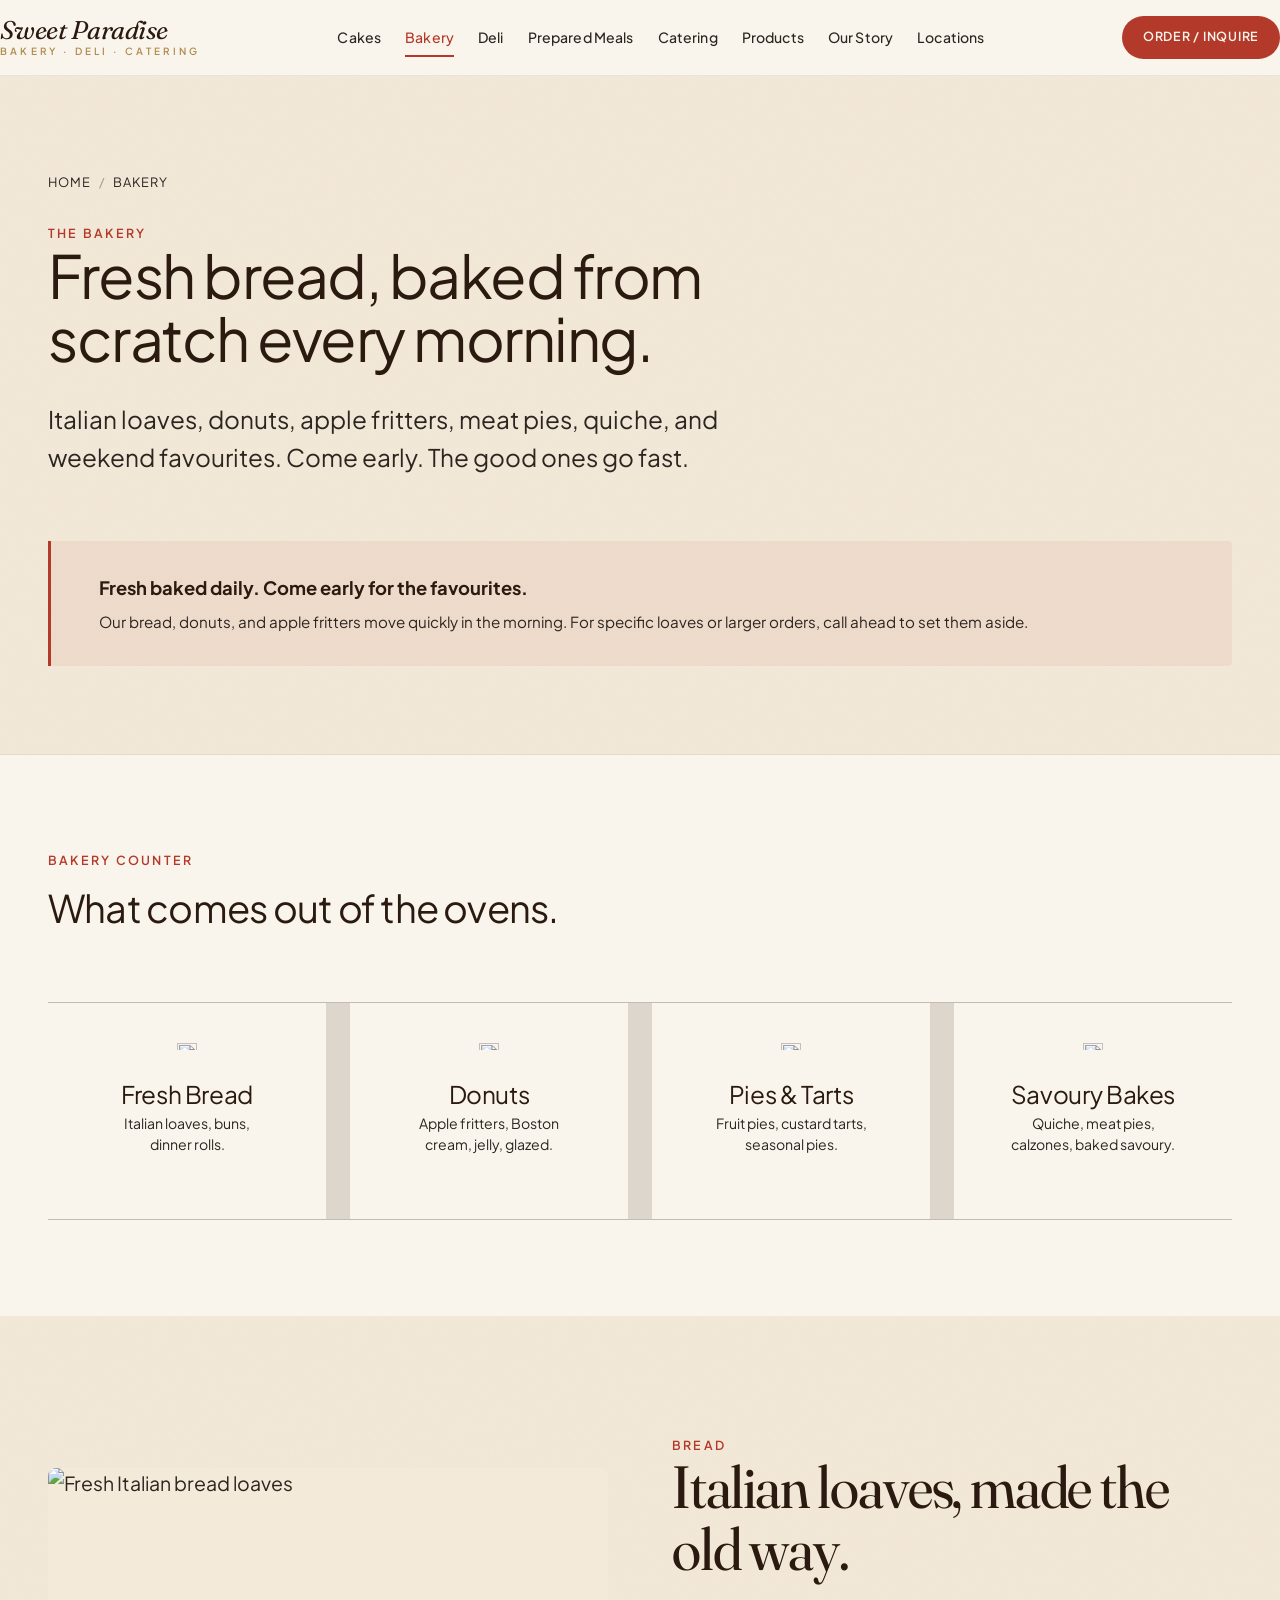
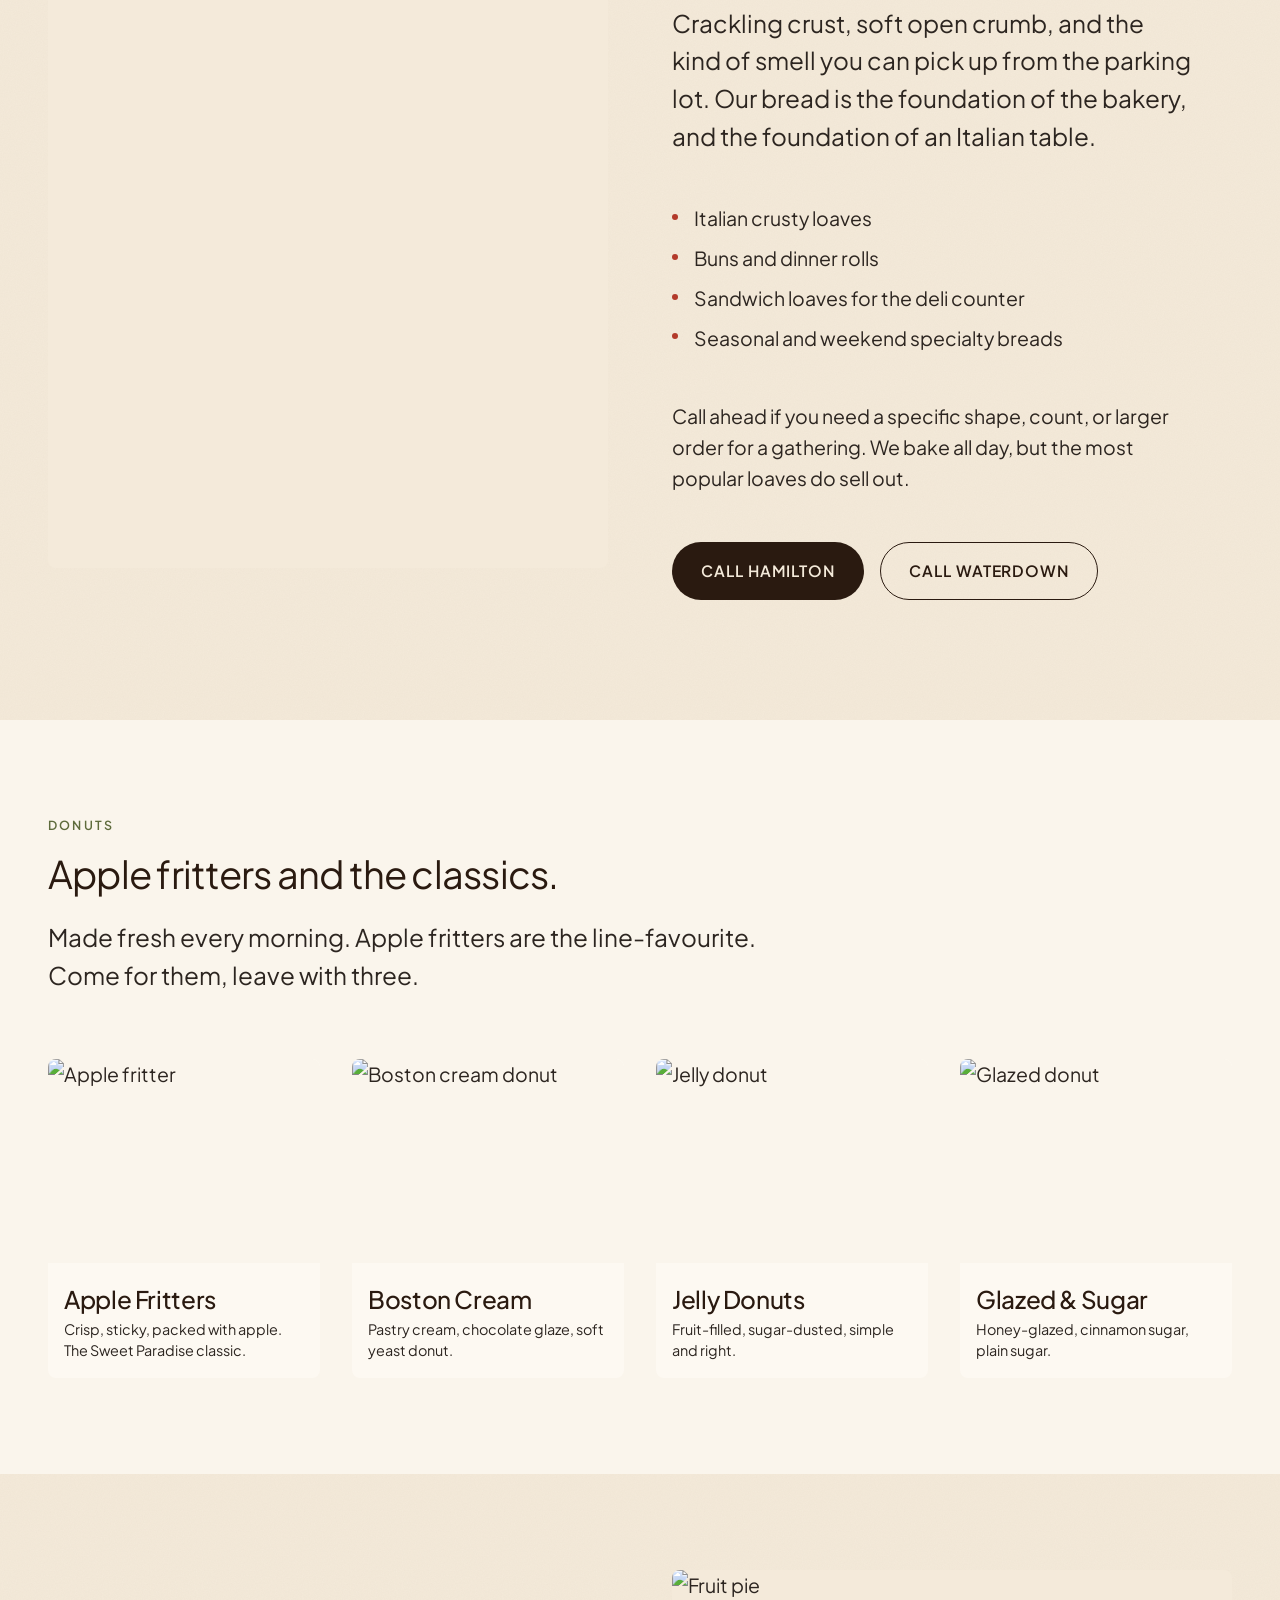
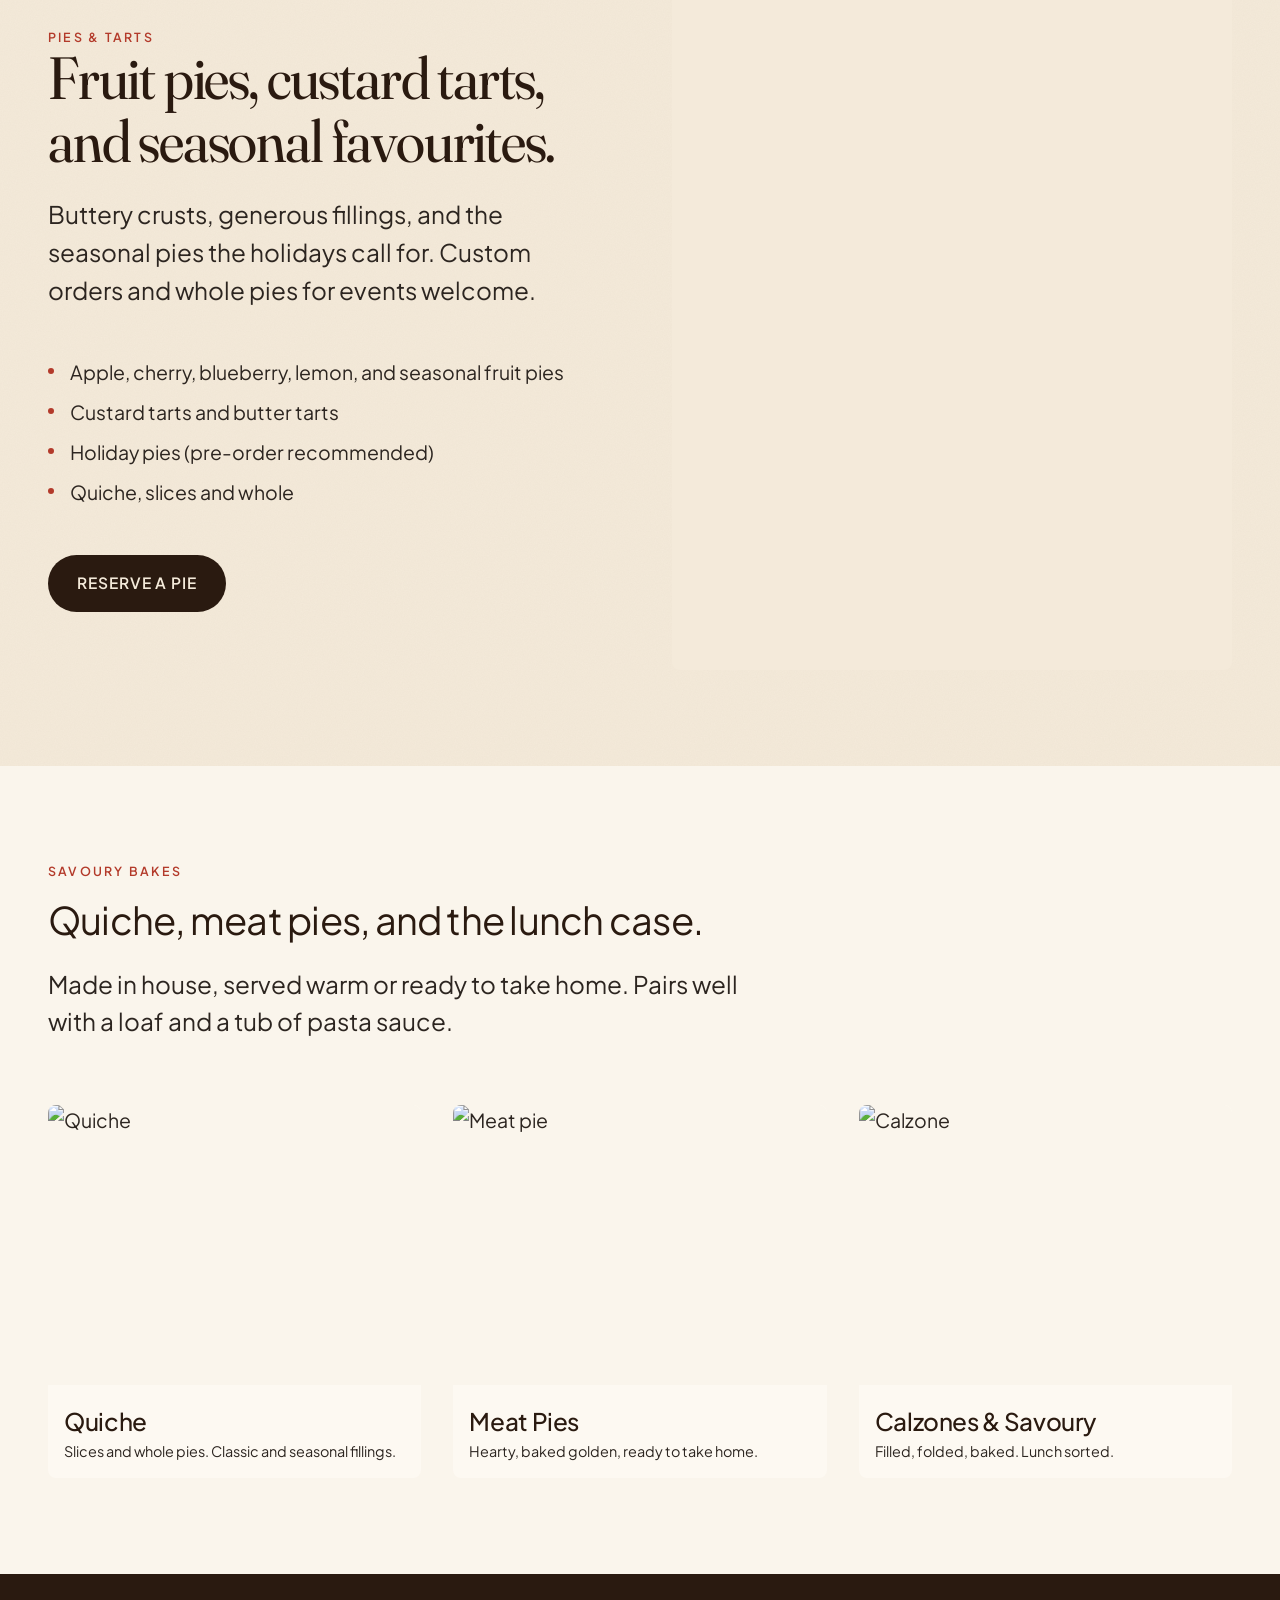
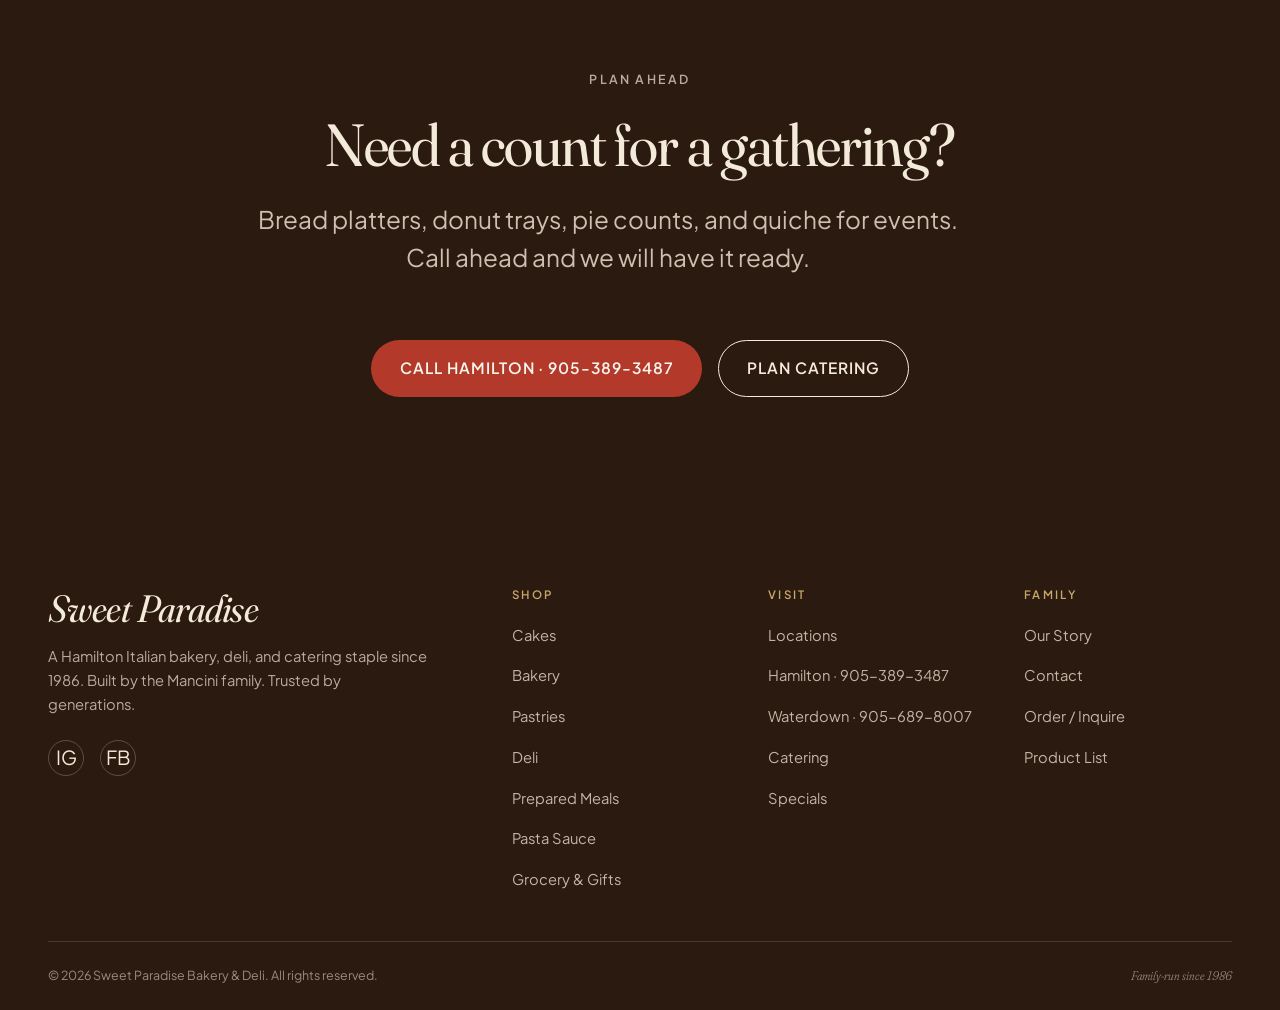
==== bakery.html @ 6406431a "Add files via upload" ====
<!doctype html>
<html lang="en">
<head>
<meta charset="utf-8">
<meta name="viewport" content="width=device-width, initial-scale=1">
<title>Bakery | Fresh Bread, Donuts, Pies & More · Sweet Paradise Bakery & Deli</title>
<meta name="description" content="Fresh bread baked daily, donuts, apple fritters, pies, quiche, meat pies and more at Sweet Paradise Bakery in Hamilton and Waterdown. Come early for the favourites.">
<link rel="canonical" href="https://www.sweetparadise.ca/bakery">
<meta property="og:title" content="Bakery | Sweet Paradise Bakery & Deli">
<meta property="og:description" content="Fresh-baked Italian breads, donuts, apple fritters, pies, quiche, meat pies and more.">
<meta name="theme-color" content="#2A1A10">

<link rel="preconnect" href="https://fonts.googleapis.com">
<link rel="preconnect" href="https://fonts.gstatic.com" crossorigin>
<link href="https://fonts.googleapis.com/css2?family=Fraunces:ital,opsz,wght,SOFT@0,9..144,300..700,30..100;1,9..144,300..700,30..100&family=Plus+Jakarta+Sans:wght@400;500;600;700&display=swap" rel="stylesheet">
<link rel="stylesheet" href="css/main.css">

<script type="application/ld+json">
{
  "@context": "https://schema.org",
  "@type": "Bakery",
  "name": "Sweet Paradise Bakery & Deli",
  "url": "https://www.sweetparadise.ca/bakery",
  "servesCuisine": ["Italian", "Bakery"],
  "telephone": "+1-905-389-3487"
}
</script>
</head>
<body class="has-mobile-bar">

<header class="nav">
  <div class="container nav__inner">
    <a href="index.html" class="nav__logo" aria-label="Sweet Paradise home">
      <span class="nav__logo-mark">Sweet Paradise</span>
      <span class="nav__logo-sub">Bakery · Deli · Catering</span>
    </a>
    <nav class="nav__menu" aria-label="Primary">
      <a href="cakes.html">Cakes</a>
      <a href="bakery.html" class="is-active">Bakery</a>
      <a href="deli.html">Deli</a>
      <a href="prepared-meals.html">Prepared Meals</a>
      <a href="catering.html">Catering</a>
      <a href="product-list.html">Products</a>
      <a href="our-story.html">Our Story</a>
      <a href="locations.html">Locations</a>
    </nav>
    <a href="order.html" class="btn btn--tomato btn--sm nav__cta">Order / Inquire</a>
    <button class="nav__toggle" data-drawer-open aria-label="Open menu">
      <span>Menu</span>
      <span class="nav__toggle-icon"><span></span><span></span></span>
    </button>
  </div>
</header>

<aside class="drawer" data-drawer aria-label="Mobile menu">
  <div class="drawer__head">
    <span class="nav__logo-mark">Sweet Paradise</span>
    <button class="drawer__close" data-drawer-close aria-label="Close menu">✕</button>
  </div>
  <nav class="drawer__menu">
    <a href="cakes.html">Cakes</a>
    <a href="bakery.html">Bakery</a>
    <a href="pastries.html">Pastries</a>
    <a href="deli.html">Deli</a>
    <a href="prepared-meals.html">Prepared Meals</a>
    <a href="catering.html">Catering</a>
    <a href="pasta-sauce.html">Pasta Sauce</a>
    <a href="grocery.html">Grocery & Gift Baskets</a>
    <a href="specials.html">Specials</a>
    <a href="product-list.html">Product List</a>
    <a href="our-story.html">Our Story</a>
    <a href="locations.html">Locations</a>
    <a href="contact.html">Contact</a>
    <a href="order.html" class="btn btn--tomato" style="margin-top: var(--space-3);">Order / Inquire</a>
  </nav>
</aside>

<section class="page-head paper-grain">
  <div class="container">
    <nav class="breadcrumb" aria-label="Breadcrumb">
      <a href="index.html">Home</a><span>/</span><span>Bakery</span>
    </nav>
    <div class="eyebrow">The Bakery</div>
    <h1>Fresh bread, baked from scratch every morning.</h1>
    <p class="lede">Italian loaves, donuts, apple fritters, meat pies, quiche, and weekend favourites. Come early. The good ones go fast.</p>
    <div class="callout callout--tomato" style="margin-top: var(--space-6);">
      <strong>Fresh baked daily. Come early for the favourites.</strong>
      <p>Our bread, donuts, and apple fritters move quickly in the morning. For specific loaves or larger orders, call ahead to set them aside.</p>
    </div>
  </div>
</section>

<!-- ===== CATEGORY TILES ===== -->
<section class="section">
  <div class="container">
    <div class="section-head">
      <div class="section-head__title">
        <div class="eyebrow">Bakery Counter</div>
        <h2 style="margin-top: var(--space-2);">What comes out of the ovens.</h2>
      </div>
    </div>
    <div class="cat-grid">
      <a href="#bread" class="cat-tile reveal"><div class="cat-tile__media"><img src="https://images.unsplash.com/photo-1509440159596-0249088772ff?auto=format&fit=crop&w=900&q=80" alt=""></div><div class="cat-tile__body"><h3>Fresh Bread</h3><p>Italian loaves, buns, dinner rolls.</p></div></a>
      <a href="#donuts" class="cat-tile reveal"><div class="cat-tile__media"><img src="https://images.unsplash.com/photo-1551024601-bec78aea704b?auto=format&fit=crop&w=900&q=80" alt=""></div><div class="cat-tile__body"><h3>Donuts</h3><p>Apple fritters, Boston cream, jelly, glazed.</p></div></a>
      <a href="#pies" class="cat-tile reveal"><div class="cat-tile__media"><img src="https://images.unsplash.com/photo-1568571780765-9276ac8b75a2?auto=format&fit=crop&w=900&q=80" alt=""></div><div class="cat-tile__body"><h3>Pies & Tarts</h3><p>Fruit pies, custard tarts, seasonal pies.</p></div></a>
      <a href="#savoury" class="cat-tile reveal"><div class="cat-tile__media"><img src="https://images.unsplash.com/photo-1565299585323-38d6b0865b47?auto=format&fit=crop&w=900&q=80" alt=""></div><div class="cat-tile__body"><h3>Savoury Bakes</h3><p>Quiche, meat pies, calzones, baked savoury.</p></div></a>
    </div>
  </div>
</section>

<!-- ===== BREAD ===== -->
<section class="section section--cream paper-grain" id="bread">
  <div class="container">
    <article class="feature reveal">
      <div class="feature__media">
        <img src="https://images.unsplash.com/photo-1509440159596-0249088772ff?auto=format&fit=crop&w=1200&q=80" alt="Fresh Italian bread loaves">
      </div>
      <div class="feature__body">
        <div class="eyebrow eyebrow--tomato">Bread</div>
        <h2>Italian loaves, made the old way.</h2>
        <p class="lede">Crackling crust, soft open crumb, and the kind of smell you can pick up from the parking lot. Our bread is the foundation of the bakery, and the foundation of an Italian table.</p>
        <ul class="bullet-list" style="margin-top: var(--space-5);">
          <li>Italian crusty loaves</li>
          <li>Buns and dinner rolls</li>
          <li>Sandwich loaves for the deli counter</li>
          <li>Seasonal and weekend specialty breads</li>
        </ul>
        <p style="margin-top: var(--space-5); color: var(--color-text-soft);">Call ahead if you need a specific shape, count, or larger order for a gathering. We bake all day, but the most popular loaves do sell out.</p>
        <div class="cta-row" style="margin-top: var(--space-5);">
          <a href="tel:9053893487" class="btn btn--primary">Call Hamilton</a>
          <a href="tel:9056898007" class="btn btn--ghost">Call Waterdown</a>
        </div>
      </div>
    </article>
  </div>
</section>

<!-- ===== DONUTS ===== -->
<section class="section" id="donuts">
  <div class="container">
    <div class="section-head">
      <div class="section-head__title">
        <div class="eyebrow eyebrow--olive">Donuts</div>
        <h2 style="margin-top: var(--space-2);">Apple fritters and the classics.</h2>
        <p class="lede" style="margin-top: var(--space-3);">Made fresh every morning. Apple fritters are the line-favourite. Come for them, leave with three.</p>
      </div>
    </div>
    <div class="grid grid-4">
      <article class="product-card reveal"><div class="product-card__media"><img src="https://images.unsplash.com/photo-1551024601-bec78aea704b?auto=format&fit=crop&w=800&q=80" alt="Apple fritter"></div><div class="product-card__body"><h4>Apple Fritters</h4><p>Crisp, sticky, packed with apple. The Sweet Paradise classic.</p></div></article>
      <article class="product-card reveal"><div class="product-card__media"><img src="https://images.unsplash.com/photo-1606312619070-d48b4c652a52?auto=format&fit=crop&w=800&q=80" alt="Boston cream donut"></div><div class="product-card__body"><h4>Boston Cream</h4><p>Pastry cream, chocolate glaze, soft yeast donut.</p></div></article>
      <article class="product-card reveal"><div class="product-card__media"><img src="https://images.unsplash.com/photo-1527515637462-cff94eecc1ac?auto=format&fit=crop&w=800&q=80" alt="Jelly donut"></div><div class="product-card__body"><h4>Jelly Donuts</h4><p>Fruit-filled, sugar-dusted, simple and right.</p></div></article>
      <article class="product-card reveal"><div class="product-card__media"><img src="https://images.unsplash.com/photo-1581004791063-6c2ed6cea9b4?auto=format&fit=crop&w=800&q=80" alt="Glazed donut"></div><div class="product-card__body"><h4>Glazed & Sugar</h4><p>Honey-glazed, cinnamon sugar, plain sugar.</p></div></article>
    </div>
  </div>
</section>

<!-- ===== PIES ===== -->
<section class="section section--cream paper-grain" id="pies">
  <div class="container">
    <article class="feature feature--reverse reveal">
      <div class="feature__media">
        <img src="https://images.unsplash.com/photo-1568571780765-9276ac8b75a2?auto=format&fit=crop&w=1200&q=80" alt="Fruit pie">
      </div>
      <div class="feature__body">
        <div class="eyebrow eyebrow--tomato">Pies & Tarts</div>
        <h2>Fruit pies, custard tarts, and seasonal favourites.</h2>
        <p class="lede">Buttery crusts, generous fillings, and the seasonal pies the holidays call for. Custom orders and whole pies for events welcome.</p>
        <ul class="bullet-list" style="margin-top: var(--space-5);">
          <li>Apple, cherry, blueberry, lemon, and seasonal fruit pies</li>
          <li>Custard tarts and butter tarts</li>
          <li>Holiday pies (pre-order recommended)</li>
          <li>Quiche, slices and whole</li>
        </ul>
        <div class="cta-row" style="margin-top: var(--space-5);">
          <a href="tel:9053893487" class="btn btn--primary">Reserve a Pie</a>
        </div>
      </div>
    </article>
  </div>
</section>

<!-- ===== SAVOURY ===== -->
<section class="section" id="savoury">
  <div class="container">
    <div class="section-head">
      <div class="section-head__title">
        <div class="eyebrow">Savoury Bakes</div>
        <h2 style="margin-top: var(--space-2);">Quiche, meat pies, and the lunch case.</h2>
        <p class="lede" style="margin-top: var(--space-3);">Made in house, served warm or ready to take home. Pairs well with a loaf and a tub of pasta sauce.</p>
      </div>
    </div>
    <div class="grid grid-3">
      <article class="product-card reveal"><div class="product-card__media"><img src="https://images.unsplash.com/photo-1565299585323-38d6b0865b47?auto=format&fit=crop&w=800&q=80" alt="Quiche"></div><div class="product-card__body"><h4>Quiche</h4><p>Slices and whole pies. Classic and seasonal fillings.</p></div></article>
      <article class="product-card reveal"><div class="product-card__media"><img src="https://images.unsplash.com/photo-1604908554049-a4bf1e34c5e8?auto=format&fit=crop&w=800&q=80" alt="Meat pie"></div><div class="product-card__body"><h4>Meat Pies</h4><p>Hearty, baked golden, ready to take home.</p></div></article>
      <article class="product-card reveal"><div class="product-card__media"><img src="https://images.unsplash.com/photo-1601748761289-7b35d34c7d6e?auto=format&fit=crop&w=800&q=80" alt="Calzone"></div><div class="product-card__body"><h4>Calzones & Savoury</h4><p>Filled, folded, baked. Lunch sorted.</p></div></article>
    </div>
  </div>
</section>

<!-- ===== ORDER CTA ===== -->
<section class="section section--espresso paper-grain">
  <div class="container container--narrow" style="text-align: center;">
    <div class="eyebrow eyebrow--cream">Plan Ahead</div>
    <h2 style="color: var(--color-cream); margin-top: var(--space-3);">Need a count for a gathering?</h2>
    <p class="lede" style="color: rgba(244,234,218,0.8); margin-top: var(--space-3);">Bread platters, donut trays, pie counts, and quiche for events. Call ahead and we will have it ready.</p>
    <div class="cta-row cta-row--center" style="margin-top: var(--space-6);">
      <a href="tel:9053893487" class="btn btn--tomato">Call Hamilton · 905-389-3487</a>
      <a href="catering.html" class="btn btn--ghost-cream">Plan Catering</a>
    </div>
  </div>
</section>

<footer class="footer">
  <div class="container">
    <div class="footer__grid">
      <div class="footer__brand">
        <h3>Sweet Paradise</h3>
        <p>A Hamilton Italian bakery, deli, and catering staple since 1986. Built by the Mancini family. Trusted by generations.</p>
        <div class="footer__social">
          <a href="https://www.instagram.com/sweetparadisebakery/" target="_blank" rel="noopener" aria-label="Instagram">IG</a>
          <a href="https://www.facebook.com/sweetparadisebakerydeli/" target="_blank" rel="noopener" aria-label="Facebook">FB</a>
        </div>
      </div>
      <div class="footer__col"><h5>Shop</h5><ul><li><a href="cakes.html">Cakes</a></li><li><a href="bakery.html">Bakery</a></li><li><a href="pastries.html">Pastries</a></li><li><a href="deli.html">Deli</a></li><li><a href="prepared-meals.html">Prepared Meals</a></li><li><a href="pasta-sauce.html">Pasta Sauce</a></li><li><a href="grocery.html">Grocery & Gifts</a></li></ul></div>
      <div class="footer__col"><h5>Visit</h5><ul><li><a href="locations.html">Locations</a></li><li><a href="tel:9053893487">Hamilton · 905-389-3487</a></li><li><a href="tel:9056898007">Waterdown · 905-689-8007</a></li><li><a href="catering.html">Catering</a></li><li><a href="specials.html">Specials</a></li></ul></div>
      <div class="footer__col"><h5>Family</h5><ul><li><a href="our-story.html">Our Story</a></li><li><a href="contact.html">Contact</a></li><li><a href="order.html">Order / Inquire</a></li><li><a href="product-list.html">Product List</a></li></ul></div>
    </div>
    <div class="footer__legal">
      <span>&copy; 2026 Sweet Paradise Bakery & Deli. All rights reserved.</span>
      <span class="italic script">Family-run since 1986</span>
    </div>
  </div>
</footer>

<nav class="mobile-bar" aria-label="Quick actions">
  <a href="tel:9053893487"><span>Hamilton</span><span style="font-size: 0.55rem; opacity: 0.7;">Call</span></a>
  <a href="tel:9056898007"><span>Waterdown</span><span style="font-size: 0.55rem; opacity: 0.7;">Call</span></a>
  <a href="cakes.html"><span>Cake</span><span style="font-size: 0.55rem; opacity: 0.7;">Order</span></a>
  <a href="catering.html" class="is-accent"><span>Catering</span><span style="font-size: 0.55rem; opacity: 0.85;">Inquire</span></a>
</nav>

<script src="js/main.js"></script>
</body>
</html>
---- css/main.css ----
/* =========================================================================
   SWEET PARADISE BAKERY & DELI — DESIGN SYSTEM
   v1.0 | Italian editorial bakery
   ========================================================================= */

/* ---------- TOKENS ---------- */
:root {
  /* Palette */
  --espresso: #2A1A10;
  --espresso-soft: #3A2A1E;
  --cream: #F4EADA;
  --cream-warm: #EFE2CC;
  --flour: #FAF5EC;
  --flour-bright: #FDF9F2;
  --tomato: #B33A2A;
  --tomato-deep: #92291B;
  --olive: #5E6B3C;
  --olive-deep: #444F2A;
  --brass: #B08B4F;
  --brass-soft: #C9A766;
  --charcoal: #1A1410;
  --ink: #2C2520;
  --muted: #6B5E52;
  --line: rgba(42, 26, 16, 0.14);
  --line-soft: rgba(42, 26, 16, 0.08);

  /* Type */
  --font-display: "Fraunces", "Cormorant Garamond", Georgia, serif;
  --font-body: "Plus Jakarta Sans", -apple-system, BlinkMacSystemFont, sans-serif;
  --font-mono: "JetBrains Mono", "SF Mono", monospace;

  /* Scale */
  --step--2: clamp(0.69rem, 0.66rem + 0.16vw, 0.78rem);
  --step--1: clamp(0.83rem, 0.78rem + 0.27vw, 0.97rem);
  --step-0:  clamp(1rem, 0.93rem + 0.36vw, 1.22rem);
  --step-1:  clamp(1.2rem, 1.09rem + 0.55vw, 1.52rem);
  --step-2:  clamp(1.44rem, 1.28rem + 0.82vw, 1.91rem);
  --step-3:  clamp(1.73rem, 1.5rem + 1.18vw, 2.38rem);
  --step-4:  clamp(2.07rem, 1.74rem + 1.66vw, 2.98rem);
  --step-5:  clamp(2.49rem, 2.02rem + 2.31vw, 3.72rem);
  --step-6:  clamp(2.99rem, 2.34rem + 3.18vw, 4.65rem);
  --step-7:  clamp(3.58rem, 2.7rem + 4.34vw, 5.81rem);

  /* Spacing */
  --space-1: 0.5rem;
  --space-2: 1rem;
  --space-3: 1.5rem;
  --space-4: 2rem;
  --space-5: 3rem;
  --space-6: 4rem;
  --space-7: 6rem;
  --space-8: 8rem;

  /* Layout */
  --max-w: 1320px;
  --max-w-prose: 680px;
  --radius-sm: 4px;
  --radius: 8px;
  --radius-lg: 16px;

  /* Motion */
  --ease: cubic-bezier(0.4, 0, 0.2, 1);
  --ease-out: cubic-bezier(0.16, 1, 0.3, 1);
  --dur-fast: 0.2s;
  --dur: 0.4s;
  --dur-slow: 0.7s;
}

/* ---------- RESET ---------- */
*, *::before, *::after { box-sizing: border-box; }
* { margin: 0; padding: 0; }
html { -webkit-text-size-adjust: 100%; scroll-behavior: smooth; }
body {
  font-family: var(--font-body);
  font-size: var(--step-0);
  line-height: 1.6;
  color: var(--ink);
  background: var(--flour);
  -webkit-font-smoothing: antialiased;
  text-rendering: optimizeLegibility;
  overflow-x: hidden;
}
img, picture, svg, video { display: block; max-width: 100%; height: auto; }
button, input, select, textarea { font: inherit; color: inherit; }
button { background: none; border: 0; cursor: pointer; }
a { color: inherit; text-decoration: none; }
ul, ol { list-style: none; }

/* ---------- TYPOGRAPHY ---------- */
h1, h2, h3, h4, h5 {
  font-family: var(--font-display);
  font-weight: 400;
  line-height: 1.05;
  letter-spacing: -0.015em;
  color: var(--espresso);
  font-variation-settings: "opsz" 144, "SOFT" 30;
}
h1 { font-size: var(--step-7); letter-spacing: -0.025em; }
h2 { font-size: var(--step-5); letter-spacing: -0.02em; }
h3 { font-size: var(--step-3); }
h4 { font-size: var(--step-2); }
h5 { font-size: var(--step-1); }

.display { font-style: italic; font-weight: 300; }
.eyebrow {
  font-family: var(--font-body);
  font-size: var(--step--2);
  font-weight: 600;
  letter-spacing: 0.18em;
  text-transform: uppercase;
  color: var(--tomato);
}
.eyebrow--olive { color: var(--olive); }
.eyebrow--brass { color: var(--brass); }

.lead {
  font-size: var(--step-1);
  line-height: 1.5;
  color: var(--ink);
  font-weight: 300;
}

.script {
  font-family: var(--font-display);
  font-style: italic;
  font-weight: 300;
  font-variation-settings: "opsz" 144, "SOFT" 100;
}

/* ---------- LAYOUT PRIMITIVES ---------- */
.container {
  width: 100%;
  max-width: var(--max-w);
  margin: 0 auto;
  padding: 0 var(--space-3);
}
@media (min-width: 768px) { .container { padding: 0 var(--space-4); } }
@media (min-width: 1200px) { .container { padding: 0 var(--space-5); } }

.section { padding: var(--space-7) 0; }
.section--tight { padding: var(--space-5) 0; }
.section--loose { padding: var(--space-8) 0; }
.section--cream { background: var(--cream); }
.section--espresso { background: var(--espresso); color: var(--cream); }
.section--espresso h1, .section--espresso h2, .section--espresso h3 { color: var(--cream); }

.grid { display: grid; gap: var(--space-3); }
.grid-2 { grid-template-columns: 1fr; }
.grid-3 { grid-template-columns: 1fr; }
.grid-4 { grid-template-columns: 1fr 1fr; }
@media (min-width: 720px) {
  .grid-2 { grid-template-columns: repeat(2, 1fr); }
  .grid-3 { grid-template-columns: repeat(3, 1fr); }
  .grid-4 { grid-template-columns: repeat(2, 1fr); }
}
@media (min-width: 1024px) {
  .grid-4 { grid-template-columns: repeat(4, 1fr); }
  .grid { gap: var(--space-4); }
}

.stack > * + * { margin-top: var(--space-3); }
.stack-lg > * + * { margin-top: var(--space-5); }

/* ---------- TEXTURE & BACKDROPS ---------- */
.paper-grain {
  position: relative;
}
.paper-grain::before {
  content: "";
  position: absolute;
  inset: 0;
  background-image: url("data:image/svg+xml;utf8,<svg xmlns='http://www.w3.org/2000/svg' width='200' height='200'><filter id='n'><feTurbulence type='fractalNoise' baseFrequency='0.85' numOctaves='2' stitchTiles='stitch'/><feColorMatrix values='0 0 0 0 0.16 0 0 0 0 0.10 0 0 0 0 0.06 0 0 0 0.06 0'/></filter><rect width='100%' height='100%' filter='url(%23n)'/></svg>");
  opacity: 0.5;
  pointer-events: none;
  mix-blend-mode: multiply;
  z-index: 1;
}
.paper-grain > * { position: relative; z-index: 2; }

.divider {
  height: 1px;
  background: var(--line);
  margin: var(--space-5) 0;
}
.divider--ornament {
  display: flex;
  align-items: center;
  gap: var(--space-2);
  color: var(--brass);
}
.divider--ornament::before,
.divider--ornament::after {
  content: "";
  flex: 1;
  height: 1px;
  background: var(--line);
}
.divider--ornament svg { width: 18px; height: 18px; }

/* ---------- BUTTONS ---------- */
.btn {
  display: inline-flex;
  align-items: center;
  justify-content: center;
  gap: var(--space-1);
  padding: 0.95rem 1.75rem;
  font-family: var(--font-body);
  font-size: var(--step--1);
  font-weight: 600;
  letter-spacing: 0.06em;
  text-transform: uppercase;
  border-radius: 999px;
  transition: all var(--dur) var(--ease);
  cursor: pointer;
  border: 1px solid transparent;
  white-space: nowrap;
}
.btn--primary {
  background: var(--espresso);
  color: var(--cream);
}
.btn--primary:hover {
  background: var(--tomato-deep);
  transform: translateY(-1px);
  box-shadow: 0 12px 30px -10px rgba(42, 26, 16, 0.4);
}
.btn--tomato {
  background: var(--tomato);
  color: var(--flour);
}
.btn--tomato:hover {
  background: var(--tomato-deep);
  transform: translateY(-1px);
  box-shadow: 0 12px 30px -10px rgba(179, 58, 42, 0.5);
}
.btn--ghost {
  background: transparent;
  color: var(--espresso);
  border-color: var(--espresso);
}
.btn--ghost:hover {
  background: var(--espresso);
  color: var(--cream);
}
.btn--ghost-cream {
  background: transparent;
  color: var(--cream);
  border-color: var(--cream);
}
.btn--ghost-cream:hover {
  background: var(--cream);
  color: var(--espresso);
}
.btn--link {
  padding: 0.5rem 0;
  border-radius: 0;
  border-bottom: 1px solid currentColor;
  color: var(--espresso);
  background: none;
}
.btn--link:hover { color: var(--tomato); }

.btn--sm { padding: 0.65rem 1.25rem; font-size: var(--step--2); }
.btn--lg { padding: 1.15rem 2.25rem; font-size: var(--step-0); }

.btn-icon::after {
  content: "→";
  display: inline-block;
  margin-left: 0.25em;
  transition: transform var(--dur) var(--ease);
  font-family: var(--font-body);
}
.btn-icon:hover::after { transform: translateX(4px); }

/* ---------- NAV ---------- */
.nav {
  position: sticky;
  top: 0;
  z-index: 100;
  background: rgba(250, 245, 236, 0.92);
  backdrop-filter: blur(14px);
  -webkit-backdrop-filter: blur(14px);
  border-bottom: 1px solid var(--line-soft);
  transition: all var(--dur) var(--ease);
}
.nav__inner {
  display: flex;
  align-items: center;
  justify-content: space-between;
  gap: var(--space-3);
  padding: 1rem 0;
}
.nav__logo {
  display: flex;
  flex-direction: column;
  line-height: 1;
}
.nav__logo-mark {
  font-family: var(--font-display);
  font-size: 1.6rem;
  font-weight: 400;
  font-style: italic;
  color: var(--espresso);
  letter-spacing: -0.02em;
}
.nav__logo-sub {
  font-family: var(--font-body);
  font-size: 0.62rem;
  font-weight: 600;
  letter-spacing: 0.32em;
  text-transform: uppercase;
  color: var(--brass);
  margin-top: 0.2rem;
}
.nav__menu {
  display: none;
  align-items: center;
  gap: var(--space-3);
}
.nav__menu a {
  font-size: 0.88rem;
  font-weight: 500;
  color: var(--ink);
  letter-spacing: 0.01em;
  transition: color var(--dur-fast) var(--ease);
  position: relative;
}
.nav__menu a:hover { color: var(--tomato); }
.nav__menu a.active { color: var(--tomato); }
.nav__menu a.active::after {
  content: "";
  position: absolute;
  left: 0; right: 0; bottom: -8px;
  height: 2px;
  background: var(--tomato);
}
.nav__cta { display: none; }
.nav__toggle {
  display: flex;
  align-items: center;
  gap: 0.5rem;
  font-size: 0.85rem;
  font-weight: 600;
  text-transform: uppercase;
  letter-spacing: 0.1em;
  color: var(--espresso);
}
.nav__toggle-icon {
  width: 24px;
  height: 14px;
  position: relative;
}
.nav__toggle-icon span {
  position: absolute;
  left: 0; right: 0;
  height: 1.5px;
  background: var(--espresso);
  transition: transform var(--dur) var(--ease);
}
.nav__toggle-icon span:nth-child(1) { top: 0; }
.nav__toggle-icon span:nth-child(2) { bottom: 0; }

@media (min-width: 1024px) {
  .nav__menu { display: flex; }
  .nav__cta { display: inline-flex; }
  .nav__toggle { display: none; }
}

/* Mobile drawer */
.drawer {
  position: fixed;
  inset: 0;
  background: var(--cream);
  z-index: 200;
  display: flex;
  flex-direction: column;
  padding: var(--space-3);
  transform: translateY(-100%);
  transition: transform var(--dur-slow) var(--ease-out);
  overflow-y: auto;
}
.drawer.is-open { transform: translateY(0); }
.drawer__head {
  display: flex;
  justify-content: space-between;
  align-items: center;
  padding-bottom: var(--space-3);
  border-bottom: 1px solid var(--line);
}
.drawer__close {
  font-size: 1.6rem;
  color: var(--espresso);
}
.drawer__menu {
  padding: var(--space-4) 0;
  display: flex;
  flex-direction: column;
  gap: 0.25rem;
}
.drawer__menu a {
  font-family: var(--font-display);
  font-size: var(--step-3);
  color: var(--espresso);
  padding: 0.5rem 0;
  border-bottom: 1px solid var(--line-soft);
}
.drawer__cta {
  margin-top: auto;
  display: grid;
  gap: var(--space-2);
}

/* ---------- HERO ---------- */
.hero {
  position: relative;
  min-height: 92vh;
  display: flex;
  align-items: flex-end;
  padding: var(--space-7) 0 var(--space-6);
  overflow: hidden;
  background: var(--espresso);
}
.hero__bg {
  position: absolute;
  inset: 0;
  background-size: cover;
  background-position: center;
  z-index: 1;
}
.hero__bg::after {
  content: "";
  position: absolute;
  inset: 0;
  background: linear-gradient(180deg, rgba(42, 26, 16, 0.15) 0%, rgba(42, 26, 16, 0.55) 60%, rgba(42, 26, 16, 0.85) 100%);
}
.hero__content {
  position: relative;
  z-index: 3;
  color: var(--cream);
  max-width: 760px;
}
.hero__eyebrow {
  display: inline-flex;
  align-items: center;
  gap: 0.75rem;
  font-size: 0.78rem;
  font-weight: 600;
  letter-spacing: 0.24em;
  text-transform: uppercase;
  color: var(--brass-soft);
  margin-bottom: var(--space-3);
}
.hero__eyebrow::before {
  content: "";
  width: 32px;
  height: 1px;
  background: var(--brass-soft);
}
.hero h1 {
  color: var(--cream);
  margin-bottom: var(--space-3);
  font-weight: 300;
}
.hero h1 em {
  font-style: italic;
  color: var(--brass-soft);
  font-weight: 300;
}
.hero__lead {
  font-size: var(--step-1);
  max-width: 540px;
  margin-bottom: var(--space-4);
  color: rgba(244, 234, 218, 0.88);
  font-weight: 300;
  line-height: 1.5;
}
.hero__ctas {
  display: flex;
  flex-wrap: wrap;
  gap: var(--space-2);
}
.hero__locations {
  position: absolute;
  bottom: var(--space-3);
  right: var(--space-3);
  z-index: 4;
  display: none;
  background: rgba(250, 245, 236, 0.95);
  backdrop-filter: blur(10px);
  padding: var(--space-3);
  border-radius: var(--radius);
  max-width: 320px;
}
@media (min-width: 1024px) { .hero__locations { display: block; } }
.hero__locations h5 {
  font-size: 0.7rem;
  font-weight: 600;
  letter-spacing: 0.24em;
  text-transform: uppercase;
  font-family: var(--font-body);
  color: var(--olive);
  margin-bottom: var(--space-2);
}
.hero__loc-item {
  padding: 0.75rem 0;
  border-bottom: 1px solid var(--line-soft);
  display: flex;
  justify-content: space-between;
  align-items: center;
}
.hero__loc-item:last-child { border-bottom: 0; }
.hero__loc-name {
  font-family: var(--font-display);
  font-size: 1.15rem;
  color: var(--espresso);
}
.hero__loc-status {
  font-size: 0.72rem;
  font-weight: 600;
  text-transform: uppercase;
  letter-spacing: 0.1em;
  color: var(--olive);
  display: flex;
  align-items: center;
  gap: 0.4rem;
}
.hero__loc-status::before {
  content: "";
  width: 7px; height: 7px;
  border-radius: 50%;
  background: var(--olive);
}

/* ---------- CATEGORY GRID ---------- */
.cat-grid {
  display: grid;
  grid-template-columns: repeat(2, 1fr);
  gap: 1px;
  background: var(--line);
  border-top: 1px solid var(--line);
  border-bottom: 1px solid var(--line);
}
@media (min-width: 720px) { .cat-grid { grid-template-columns: repeat(3, 1fr); } }
@media (min-width: 1024px) { .cat-grid { grid-template-columns: repeat(5, 1fr); } }
.cat-tile {
  background: var(--flour);
  padding: var(--space-4) var(--space-3);
  text-align: center;
  transition: all var(--dur) var(--ease);
  display: flex;
  flex-direction: column;
  align-items: center;
  gap: 0.5rem;
  position: relative;
}
.cat-tile:hover {
  background: var(--cream);
  transform: translateY(-2px);
}
.cat-tile__num {
  font-family: var(--font-mono);
  font-size: 0.65rem;
  color: var(--brass);
  letter-spacing: 0.15em;
}
.cat-tile__name {
  font-family: var(--font-display);
  font-size: var(--step-1);
  color: var(--espresso);
  font-style: italic;
  font-weight: 300;
}
.cat-tile__count {
  font-size: 0.72rem;
  color: var(--muted);
  letter-spacing: 0.05em;
}

/* ---------- PRODUCT CARDS ---------- */
.product-card {
  background: var(--flour-bright);
  overflow: hidden;
  display: flex;
  flex-direction: column;
  transition: transform var(--dur) var(--ease);
  border-radius: var(--radius);
}
.product-card:hover { transform: translateY(-4px); }
.product-card__img {
  aspect-ratio: 4 / 5;
  background: var(--cream-warm);
  position: relative;
  overflow: hidden;
}
.product-card__img img {
  width: 100%; height: 100%;
  object-fit: cover;
  transition: transform var(--dur-slow) var(--ease-out);
}
.product-card:hover .product-card__img img { transform: scale(1.04); }
.product-card__tag {
  position: absolute;
  top: 12px; left: 12px;
  background: var(--flour);
  padding: 0.3rem 0.7rem;
  font-size: 0.65rem;
  font-weight: 600;
  letter-spacing: 0.12em;
  text-transform: uppercase;
  color: var(--espresso);
  border-radius: 999px;
}
.product-card__body {
  padding: var(--space-3) var(--space-2) var(--space-2);
}
.product-card__name {
  font-family: var(--font-display);
  font-size: var(--step-1);
  color: var(--espresso);
  margin-bottom: 0.4rem;
  line-height: 1.2;
}
.product-card__desc {
  font-size: 0.88rem;
  color: var(--muted);
  line-height: 1.5;
}

/* ---------- FEATURE SECTION ---------- */
.feature {
  display: grid;
  gap: var(--space-4);
  align-items: center;
}
@media (min-width: 900px) {
  .feature { grid-template-columns: 1fr 1fr; gap: var(--space-6); }
  .feature--reverse .feature__media { order: 2; }
}
.feature__media {
  aspect-ratio: 4 / 5;
  background: var(--cream);
  overflow: hidden;
  position: relative;
  border-radius: var(--radius);
}
.feature__media img {
  width: 100%; height: 100%; object-fit: cover;
}
.feature__media-stamp {
  position: absolute;
  bottom: var(--space-3);
  right: var(--space-3);
  background: var(--flour);
  padding: var(--space-2) var(--space-3);
  font-family: var(--font-display);
  font-size: 0.92rem;
  font-style: italic;
  color: var(--espresso);
  border-radius: var(--radius);
  max-width: 200px;
  line-height: 1.3;
}
.feature__body { padding: var(--space-3) 0; }
.feature__body h2 { margin-bottom: var(--space-3); }
.feature__body p { margin-bottom: var(--space-3); max-width: 520px; color: var(--ink); }
.feature__ctas { display: flex; flex-wrap: wrap; gap: var(--space-2); margin-top: var(--space-3); }

/* ---------- LOCATION CARDS ---------- */
.loc-card {
  background: var(--flour-bright);
  padding: var(--space-4);
  border: 1px solid var(--line);
  border-radius: var(--radius);
  display: flex;
  flex-direction: column;
  gap: var(--space-2);
}
.loc-card__head {
  display: flex;
  justify-content: space-between;
  align-items: flex-start;
  gap: var(--space-2);
  padding-bottom: var(--space-2);
  border-bottom: 1px solid var(--line-soft);
}
.loc-card__name {
  font-family: var(--font-display);
  font-size: var(--step-3);
  color: var(--espresso);
  line-height: 1;
}
.loc-card__name-sub {
  display: block;
  font-family: var(--font-body);
  font-size: 0.7rem;
  font-weight: 600;
  letter-spacing: 0.2em;
  text-transform: uppercase;
  color: var(--brass);
  margin-bottom: 0.4rem;
}
.loc-card__status {
  font-size: 0.72rem;
  font-weight: 600;
  text-transform: uppercase;
  letter-spacing: 0.1em;
  color: var(--olive);
  display: flex;
  align-items: center;
  gap: 0.4rem;
  white-space: nowrap;
}
.loc-card__status::before {
  content: "";
  width: 7px; height: 7px;
  border-radius: 50%;
  background: var(--olive);
}
.loc-card__row {
  display: grid;
  grid-template-columns: 90px 1fr;
  gap: var(--space-2);
  padding: 0.4rem 0;
  font-size: 0.92rem;
}
.loc-card__label {
  font-size: 0.7rem;
  font-weight: 600;
  letter-spacing: 0.15em;
  text-transform: uppercase;
  color: var(--muted);
}
.loc-card__hours { display: flex; flex-direction: column; gap: 0.25rem; }
.loc-card__note {
  margin-top: var(--space-1);
  padding: var(--space-2);
  background: var(--cream);
  border-radius: var(--radius-sm);
  font-size: 0.82rem;
  color: var(--ink);
  border-left: 2px solid var(--tomato);
}
.loc-card__ctas {
  margin-top: var(--space-2);
  display: flex;
  flex-wrap: wrap;
  gap: var(--space-1);
}

/* ---------- TESTIMONIAL ---------- */
.quote-card {
  padding: var(--space-4);
  background: var(--flour-bright);
  border-radius: var(--radius);
  position: relative;
}
.quote-card__mark {
  font-family: var(--font-display);
  font-size: 4rem;
  line-height: 0.5;
  color: var(--tomato);
  font-style: italic;
  margin-bottom: var(--space-2);
}
.quote-card__text {
  font-family: var(--font-display);
  font-size: var(--step-1);
  font-style: italic;
  font-weight: 300;
  color: var(--ink);
  line-height: 1.4;
  margin-bottom: var(--space-2);
}
.quote-card__source {
  font-size: 0.78rem;
  font-weight: 600;
  letter-spacing: 0.12em;
  text-transform: uppercase;
  color: var(--brass);
}

/* ---------- INSTAGRAM ---------- */
.ig-grid {
  display: grid;
  grid-template-columns: repeat(2, 1fr);
  gap: 8px;
}
@media (min-width: 720px) { .ig-grid { grid-template-columns: repeat(4, 1fr); } }
@media (min-width: 1100px) { .ig-grid { grid-template-columns: repeat(6, 1fr); } }
.ig-tile {
  aspect-ratio: 1;
  background: var(--cream);
  overflow: hidden;
  position: relative;
  border-radius: var(--radius-sm);
}
.ig-tile img {
  width: 100%; height: 100%;
  object-fit: cover;
  transition: transform var(--dur-slow) var(--ease-out);
}
.ig-tile:hover img { transform: scale(1.08); }
.ig-tile::after {
  content: "";
  position: absolute;
  inset: 0;
  background: rgba(42, 26, 16, 0);
  transition: background var(--dur) var(--ease);
}
.ig-tile:hover::after { background: rgba(42, 26, 16, 0.3); }

/* ---------- FOOTER ---------- */
.footer {
  background: var(--espresso);
  color: var(--cream);
  padding: var(--space-7) 0 var(--space-3);
}
.footer__grid {
  display: grid;
  grid-template-columns: 1fr;
  gap: var(--space-5);
  padding-bottom: var(--space-5);
  border-bottom: 1px solid rgba(244, 234, 218, 0.15);
}
@media (min-width: 720px) { .footer__grid { grid-template-columns: 2fr 1fr 1fr 1fr; } }
.footer__brand h3 {
  font-family: var(--font-display);
  font-size: var(--step-3);
  font-style: italic;
  color: var(--cream);
  margin-bottom: var(--space-2);
}
.footer__brand p {
  font-size: 0.92rem;
  color: rgba(244, 234, 218, 0.7);
  max-width: 380px;
  margin-bottom: var(--space-3);
}
.footer__col h5 {
  font-family: var(--font-body);
  font-size: 0.72rem;
  font-weight: 600;
  letter-spacing: 0.2em;
  text-transform: uppercase;
  color: var(--brass-soft);
  margin-bottom: var(--space-2);
}
.footer__col ul { display: flex; flex-direction: column; gap: 0.6rem; }
.footer__col a {
  font-size: 0.92rem;
  color: rgba(244, 234, 218, 0.75);
  transition: color var(--dur-fast) var(--ease);
}
.footer__col a:hover { color: var(--brass-soft); }
.footer__legal {
  padding-top: var(--space-3);
  display: flex;
  flex-direction: column;
  gap: var(--space-2);
  font-size: 0.78rem;
  color: rgba(244, 234, 218, 0.55);
}
@media (min-width: 720px) {
  .footer__legal {
    flex-direction: row;
    justify-content: space-between;
    align-items: center;
  }
}
.footer__social { display: flex; gap: var(--space-2); }
.footer__social a {
  width: 36px; height: 36px;
  border: 1px solid rgba(244, 234, 218, 0.25);
  border-radius: 50%;
  display: flex;
  align-items: center;
  justify-content: center;
  transition: all var(--dur) var(--ease);
}
.footer__social a:hover {
  border-color: var(--brass-soft);
  color: var(--brass-soft);
}

/* ---------- MOBILE STICKY BAR ---------- */
.mobile-bar {
  position: fixed;
  bottom: 0;
  left: 0;
  right: 0;
  background: var(--espresso);
  display: grid;
  grid-template-columns: repeat(4, 1fr);
  z-index: 90;
  border-top: 1px solid rgba(244, 234, 218, 0.1);
  box-shadow: 0 -8px 24px -8px rgba(0, 0, 0, 0.3);
}
.mobile-bar a {
  padding: 0.8rem 0.4rem;
  display: flex;
  flex-direction: column;
  align-items: center;
  gap: 0.3rem;
  font-size: 0.62rem;
  font-weight: 600;
  letter-spacing: 0.08em;
  text-transform: uppercase;
  color: var(--cream);
  text-align: center;
  border-right: 1px solid rgba(244, 234, 218, 0.08);
}
.mobile-bar a:last-child { border-right: 0; }
.mobile-bar a svg { width: 18px; height: 18px; }
.mobile-bar a.is-accent { background: var(--tomato); }
@media (min-width: 720px) { .mobile-bar { display: none; } }
body.has-mobile-bar { padding-bottom: 68px; }
@media (min-width: 720px) { body.has-mobile-bar { padding-bottom: 0; } }

/* ---------- FORMS ---------- */
.form { display: grid; gap: var(--space-2); }
.form__row {
  display: grid;
  grid-template-columns: 1fr;
  gap: var(--space-2);
}
@media (min-width: 720px) { .form__row { grid-template-columns: 1fr 1fr; } }
.form__field { display: flex; flex-direction: column; gap: 0.4rem; }
.form__label {
  font-size: 0.72rem;
  font-weight: 600;
  letter-spacing: 0.15em;
  text-transform: uppercase;
  color: var(--muted);
}
.form__input,
.form__select,
.form__textarea {
  padding: 0.85rem 1rem;
  border: 1px solid var(--line);
  border-radius: var(--radius-sm);
  background: var(--flour-bright);
  font-size: 0.95rem;
  color: var(--ink);
  transition: border var(--dur-fast) var(--ease);
}
.form__input:focus,
.form__select:focus,
.form__textarea:focus {
  outline: none;
  border-color: var(--espresso);
}
.form__textarea { min-height: 120px; resize: vertical; }
.form__hint {
  font-size: 0.78rem;
  color: var(--muted);
  margin-top: 0.3rem;
}

/* ---------- PAGE HEADER (interior) ---------- */
.page-head {
  padding: var(--space-6) 0 var(--space-5);
  background: var(--cream);
  border-bottom: 1px solid var(--line-soft);
  position: relative;
  overflow: hidden;
}
.page-head__inner {
  position: relative;
  z-index: 2;
}
.page-head__crumb {
  font-size: 0.72rem;
  font-weight: 600;
  letter-spacing: 0.2em;
  text-transform: uppercase;
  color: var(--brass);
  margin-bottom: var(--space-2);
}
.page-head__crumb a:hover { color: var(--tomato); }
.page-head h1 {
  max-width: 16ch;
  margin-bottom: var(--space-2);
}
.page-head__lead {
  font-size: var(--step-1);
  max-width: 580px;
  color: var(--ink);
  font-weight: 300;
}

/* ---------- FAQ ---------- */
.faq { display: flex; flex-direction: column; gap: 0; }
.faq__item {
  border-bottom: 1px solid var(--line);
}
.faq__q {
  width: 100%;
  display: flex;
  justify-content: space-between;
  align-items: center;
  gap: var(--space-2);
  padding: var(--space-3) 0;
  text-align: left;
  font-family: var(--font-display);
  font-size: var(--step-2);
  color: var(--espresso);
}
.faq__q-mark {
  font-family: var(--font-body);
  font-size: 1.4rem;
  color: var(--tomato);
  transition: transform var(--dur) var(--ease);
}
.faq__item.is-open .faq__q-mark { transform: rotate(45deg); }
.faq__a {
  max-height: 0;
  overflow: hidden;
  transition: max-height var(--dur-slow) var(--ease);
}
.faq__a-inner {
  padding-bottom: var(--space-3);
  max-width: 64ch;
  color: var(--ink);
  line-height: 1.6;
}
.faq__item.is-open .faq__a { max-height: 400px; }

/* ---------- CALLOUT ---------- */
.callout {
  padding: var(--space-3);
  background: var(--cream);
  border-left: 3px solid var(--tomato);
  border-radius: 0 var(--radius) var(--radius) 0;
  margin: var(--space-3) 0;
}
.callout__label {
  font-size: 0.72rem;
  font-weight: 600;
  letter-spacing: 0.15em;
  text-transform: uppercase;
  color: var(--tomato);
  margin-bottom: 0.4rem;
}
.callout p { font-size: 0.95rem; line-height: 1.5; }

/* ---------- ANIMATIONS ---------- */
@keyframes fade-up {
  from { opacity: 0; transform: translateY(20px); }
  to { opacity: 1; transform: translateY(0); }
}
.reveal {
  opacity: 0;
  animation: fade-up 0.9s var(--ease-out) forwards;
}
.reveal.d-1 { animation-delay: 0.1s; }
.reveal.d-2 { animation-delay: 0.2s; }
.reveal.d-3 { animation-delay: 0.3s; }
.reveal.d-4 { animation-delay: 0.4s; }
.reveal.d-5 { animation-delay: 0.5s; }

@media (prefers-reduced-motion: reduce) {
  *, *::before, *::after {
    animation-duration: 0.01ms !important;
    transition-duration: 0.01ms !important;
  }
}

/* ---------- UTILITIES ---------- */
.t-center { text-align: center; }
.t-tomato { color: var(--tomato); }
.t-brass { color: var(--brass); }
.t-olive { color: var(--olive); }
.t-cream { color: var(--cream); }
.italic { font-style: italic; }
.no-mobile { display: none; }
@media (min-width: 720px) { .no-mobile { display: block; } .no-desktop { display: none; } }

.section-head {
  display: flex;
  justify-content: space-between;
  align-items: flex-end;
  gap: var(--space-3);
  margin-bottom: var(--space-5);
  flex-wrap: wrap;
}
.section-head__title { max-width: 600px; }
.section-head h2 { margin-bottom: var(--space-1); }
.section-head__sub { color: var(--muted); max-width: 480px; }

/* ============================================
   SUPPLEMENTARY CLASSES (added for v2 pages)
   ============================================ */

/* Alias / utility classes for newer pages */
.lede { font-size: var(--step-1); line-height: 1.55; color: var(--ink); max-width: 720px; }
.section--cream .lede, .page-head .lede { color: var(--ink); }
.section--espresso .lede { color: rgba(244, 234, 218, 0.85); }

.container--narrow { max-width: 880px; }

.section--no-bottom { padding-bottom: 0; }

.eyebrow--tomato { color: var(--tomato); }
.eyebrow--cream { color: rgba(244, 234, 218, 0.7); }

/* Breadcrumb (newer naming) */
.breadcrumb {
  display: flex; align-items: center; gap: 0.5rem;
  font-size: 0.8rem; letter-spacing: 0.08em; text-transform: uppercase;
  color: var(--ink-soft); margin-bottom: var(--space-4);
}
.breadcrumb a { color: var(--ink-soft); text-decoration: none; transition: color 0.2s; }
.breadcrumb a:hover { color: var(--tomato); }
.breadcrumb span:not(:last-child) { opacity: 0.4; }

/* CTA row */
.cta-row { display: flex; flex-wrap: wrap; gap: var(--space-2); margin-top: var(--space-4); }
.cta-row--center { justify-content: center; }

/* Callouts (with variants) */
.callout {
  background: rgba(176, 139, 79, 0.08);
  border-left: 3px solid var(--brass);
  padding: var(--space-4) var(--space-5);
  border-radius: 0 var(--radius-sm) var(--radius-sm) 0;
  margin-top: var(--space-4);
}
.callout strong {
  display: block; font-family: var(--font-serif);
  font-size: 1.15rem; color: var(--espresso); margin-bottom: 0.5rem;
}
.callout p { font-size: 0.95rem; line-height: 1.55; color: var(--ink); margin: 0; }
.callout--tomato { background: rgba(179, 58, 42, 0.07); border-left-color: var(--tomato); }
.callout--olive { background: rgba(94, 107, 60, 0.07); border-left-color: var(--olive); }

/* Bullet list */
.bullet-list { list-style: none; padding: 0; margin: 0; display: flex; flex-direction: column; gap: 0.6rem; }
.bullet-list li {
  position: relative; padding-left: 1.4rem; color: var(--ink); line-height: 1.55;
}
.bullet-list li::before {
  content: ""; position: absolute; left: 0; top: 0.55em;
  width: 6px; height: 6px; border-radius: 50%; background: var(--tomato);
}
.bullet-list--cream li { color: rgba(244, 234, 218, 0.88); }
.bullet-list--cream li::before { background: var(--brass); }

/* Number mark */
.num-mark {
  font-family: var(--font-serif); font-size: 2.5rem; font-weight: 300;
  color: var(--brass); line-height: 1; margin-bottom: var(--space-3);
  font-feature-settings: "lnum";
}
.section--espresso .num-mark { color: var(--brass-soft, var(--brass)); opacity: 0.9; }

/* Full bleed image */
.full-image { position: relative; border-radius: var(--radius-lg); overflow: hidden; box-shadow: var(--shadow-md); }
.full-image img { width: 100%; height: auto; aspect-ratio: 21 / 9; object-fit: cover; display: block; }

/* Filter chips */
.filter-chips {
  display: flex; flex-wrap: wrap; gap: 0.6rem;
  padding: var(--space-3) 0; border-bottom: 1px solid rgba(42, 26, 16, 0.1);
}
.chip {
  background: transparent; border: 1px solid rgba(42, 26, 16, 0.2);
  color: var(--ink); padding: 0.55rem 1.1rem; border-radius: 999px;
  font: inherit; font-size: 0.85rem; letter-spacing: 0.02em; cursor: pointer;
  transition: all 0.2s ease;
}
.chip:hover { border-color: var(--espresso); color: var(--espresso); }
.chip.is-active { background: var(--espresso); border-color: var(--espresso); color: var(--cream); }

/* Inline feature variant (smaller, side-by-side cells) */
.feature--inline { display: grid; grid-template-columns: 1fr; gap: var(--space-4); align-items: start; }
@media (min-width: 720px) {
  .feature--inline { grid-template-columns: 1fr 1fr; gap: var(--space-5); }
}
.feature--inline .feature__media img { aspect-ratio: 4 / 3; }
.feature--inline h3 { font-family: var(--font-serif); font-size: var(--step-2); margin-bottom: var(--space-2); }

/* Link helper */
.link {
  display: inline-flex; align-items: center; gap: 0.4rem;
  font-size: 0.85rem; letter-spacing: 0.06em; text-transform: uppercase;
  color: var(--tomato); font-weight: 500;
}

/* Aliases: product-card__media -> product-card__img */
.product-card__media {
  aspect-ratio: 4 / 3; overflow: hidden; background: var(--flour);
}
.product-card__media img {
  width: 100%; height: 100%; object-fit: cover;
  transition: transform 0.6s ease;
}
.product-card:hover .product-card__media img { transform: scale(1.04); }
.product-card__body h4 {
  font-family: var(--font-serif); font-size: var(--step-1); font-weight: 500;
  color: var(--espresso); margin-bottom: 0.4rem;
}
.product-card__body p {
  font-size: 0.9rem; line-height: 1.5; color: var(--ink-soft); margin: 0;
}

/* Aliases: cat-tile__media / __body for newer pages */
.cat-tile a { display: block; color: inherit; text-decoration: none; }
.cat-tile__media {
  aspect-ratio: 4 / 3; overflow: hidden; background: var(--flour);
}
.cat-tile__media img {
  width: 100%; height: 100%; object-fit: cover;
  transition: transform 0.6s ease;
}
.cat-tile:hover .cat-tile__media img { transform: scale(1.05); }
.cat-tile__body { padding: var(--space-3) var(--space-4); }
.cat-tile__body h3 {
  font-family: var(--font-serif); font-size: var(--step-1);
  color: var(--espresso); margin-bottom: 0.3rem;
}
.cat-tile__body p { font-size: 0.88rem; color: var(--ink-soft); margin-bottom: 0.5rem; line-height: 1.5; }

/* Form inputs (newer pages use plain inputs inside form__field) */
.form__field label {
  font-size: 0.78rem; letter-spacing: 0.08em; text-transform: uppercase;
  color: var(--ink-soft); font-weight: 500;
}
.form__field input,
.form__field select,
.form__field textarea {
  background: var(--flour);
  border: 1px solid rgba(42, 26, 16, 0.15);
  border-radius: var(--radius-sm);
  padding: 0.85rem 1rem;
  font: inherit; font-size: 0.95rem; color: var(--espresso);
  width: 100%;
  transition: border-color 0.2s, background 0.2s;
}
.form__field input:focus,
.form__field select:focus,
.form__field textarea:focus {
  outline: none; border-color: var(--tomato); background: #fff;
}
.form__field textarea { resize: vertical; min-height: 120px; }
.form__note {
  font-size: 0.85rem; color: var(--ink-soft); margin-top: var(--space-3); font-style: italic;
}
.form__row { display: grid; grid-template-columns: 1fr; gap: var(--space-3); }
@media (min-width: 720px) { .form__row { grid-template-columns: 1fr 1fr; } }

/* loc-card cell layout */
.loc-card__row {
  display: grid; grid-template-columns: 1fr 1fr;
  gap: var(--space-3); padding: var(--space-3) 0;
  border-top: 1px solid rgba(42, 26, 16, 0.1);
  border-bottom: 1px solid rgba(42, 26, 16, 0.1);
}
@media (min-width: 720px) { .loc-card__row { grid-template-columns: repeat(4, 1fr); } }
.loc-card__cell strong {
  display: block; font-size: 0.72rem; letter-spacing: 0.1em;
  text-transform: uppercase; color: var(--olive);
  font-weight: 500; margin-bottom: 0.4rem;
}
.loc-card__cell { font-size: 0.92rem; line-height: 1.5; color: var(--ink); }
.loc-card__cell a { color: var(--espresso); font-weight: 500; }
.loc-card__cell a:hover { color: var(--tomato); }

/* Section head with optional CTA on the right */
.section-head { display: flex; flex-direction: column; gap: var(--space-3); margin-bottom: var(--space-6); align-items: flex-start; }
@media (min-width: 880px) {
  .section-head { flex-direction: row; justify-content: space-between; align-items: flex-end; }
}
.section-head__title { max-width: 720px; }
.section-head__title h2 { font-family: var(--font-serif); font-size: var(--step-3); line-height: 1.15; color: var(--espresso); }

/* Section head's "lede" inside */
.section-head .lede { color: var(--ink-soft); }

/* page-head supplementary */
.page-head { padding: var(--space-7) 0 var(--space-6); background: var(--cream); }
.page-head h1 { font-family: var(--font-serif); font-size: var(--step-5); line-height: 1.05; color: var(--espresso); max-width: 16ch; margin-bottom: var(--space-4); }
.page-head .lede { color: var(--ink); max-width: 680px; }

/* Active nav indicator */
.nav__menu a.is-active { color: var(--tomato); }
.nav__menu a.is-active::after {
  content: ""; position: absolute; bottom: -8px; left: 0; right: 0;
  height: 2px; background: var(--tomato);
}

/* Image search results display utility */
.section .grid img { display: block; }

/* Cat-grid: ensure tiles flow as cards on this page */
.cat-grid {
  display: grid; gap: var(--space-3);
  grid-template-columns: repeat(2, 1fr);
}
@media (min-width: 720px) { .cat-grid { grid-template-columns: repeat(3, 1fr); } }
@media (min-width: 1024px) { .cat-grid { grid-template-columns: repeat(4, 1fr); } }

/* Quote card */
.quote-card {
  background: var(--flour);
  border: 1px solid rgba(42, 26, 16, 0.08);
  border-radius: var(--radius-md);
  padding: var(--space-5);
  position: relative;
}
.quote-card__mark {
  font-family: var(--font-serif); font-size: 4rem; line-height: 1;
  color: var(--brass); position: absolute; top: 1rem; left: 1.5rem; opacity: 0.4;
}
.quote-card__text {
  font-family: var(--font-serif); font-size: 1.1rem; line-height: 1.5;
  color: var(--espresso); margin: var(--space-4) 0 var(--space-3); position: relative; z-index: 1;
}
.quote-card__source {
  font-size: 0.78rem; letter-spacing: 0.1em; text-transform: uppercase;
  color: var(--olive); font-weight: 500;
}

/* Headings inside section--espresso */
.section--espresso h4 { color: var(--cream); font-family: var(--font-serif); margin-bottom: var(--space-2); }

/* feature__body utilities */
.feature__body h3 { font-family: var(--font-serif); font-size: var(--step-2); color: var(--espresso); margin-bottom: var(--space-3); }

/* product-list specific (for product-list.html) */
.search-bar {
  display: flex; gap: 0.5rem; margin-bottom: var(--space-5);
  background: var(--flour); padding: 0.5rem;
  border-radius: var(--radius-md); border: 1px solid rgba(42, 26, 16, 0.1);
}
.search-bar input {
  flex: 1; background: transparent; border: 0; padding: 0.75rem 1rem;
  font: inherit; font-size: 1rem; color: var(--espresso); outline: 0;
}
.search-bar input::placeholder { color: var(--ink-soft); }

/* Specials card extras */
.special-card {
  background: var(--flour); border: 1px solid rgba(42, 26, 16, 0.08);
  border-radius: var(--radius-md); overflow: hidden;
  display: flex; flex-direction: column;
  transition: transform 0.3s, box-shadow 0.3s;
}
.special-card:hover { transform: translateY(-3px); box-shadow: var(--shadow-md); }
.special-card__media { aspect-ratio: 16 / 10; overflow: hidden; }
.special-card__media img { width: 100%; height: 100%; object-fit: cover; }
.special-card__body { padding: var(--space-4); display: flex; flex-direction: column; gap: var(--space-2); flex: 1; }
.special-card__cat {
  font-size: 0.7rem; letter-spacing: 0.1em; text-transform: uppercase;
  color: var(--olive); font-weight: 500;
}
.special-card__title { font-family: var(--font-serif); font-size: var(--step-1); color: var(--espresso); }
.special-card__meta { display: flex; gap: var(--space-3); font-size: 0.82rem; color: var(--ink-soft); margin-top: auto; padding-top: var(--space-2); border-top: 1px solid rgba(42, 26, 16, 0.08); }
.special-card__price { color: var(--tomato); font-weight: 600; }

/* Disclaimer */
.disclaimer {
  text-align: center; font-size: 0.85rem; color: var(--ink-soft);
  font-style: italic; margin-top: var(--space-7); padding: var(--space-3);
}
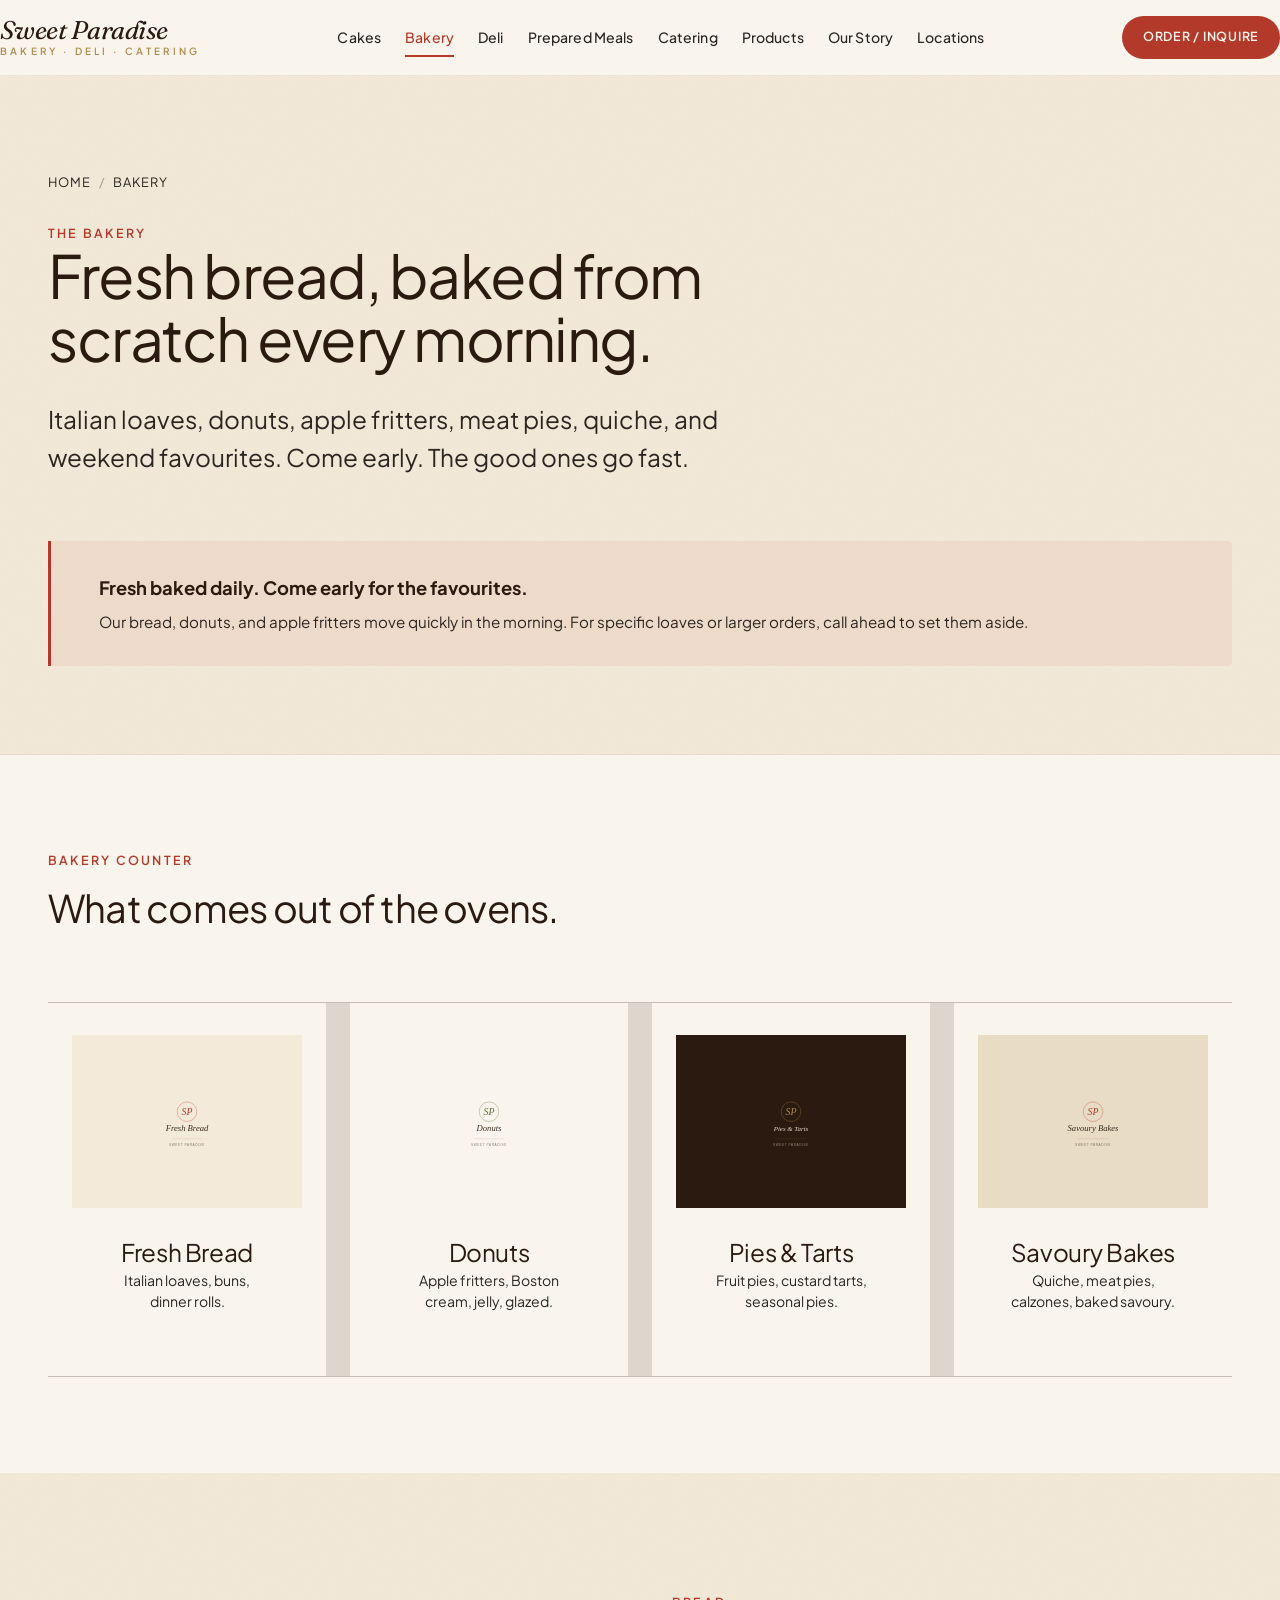
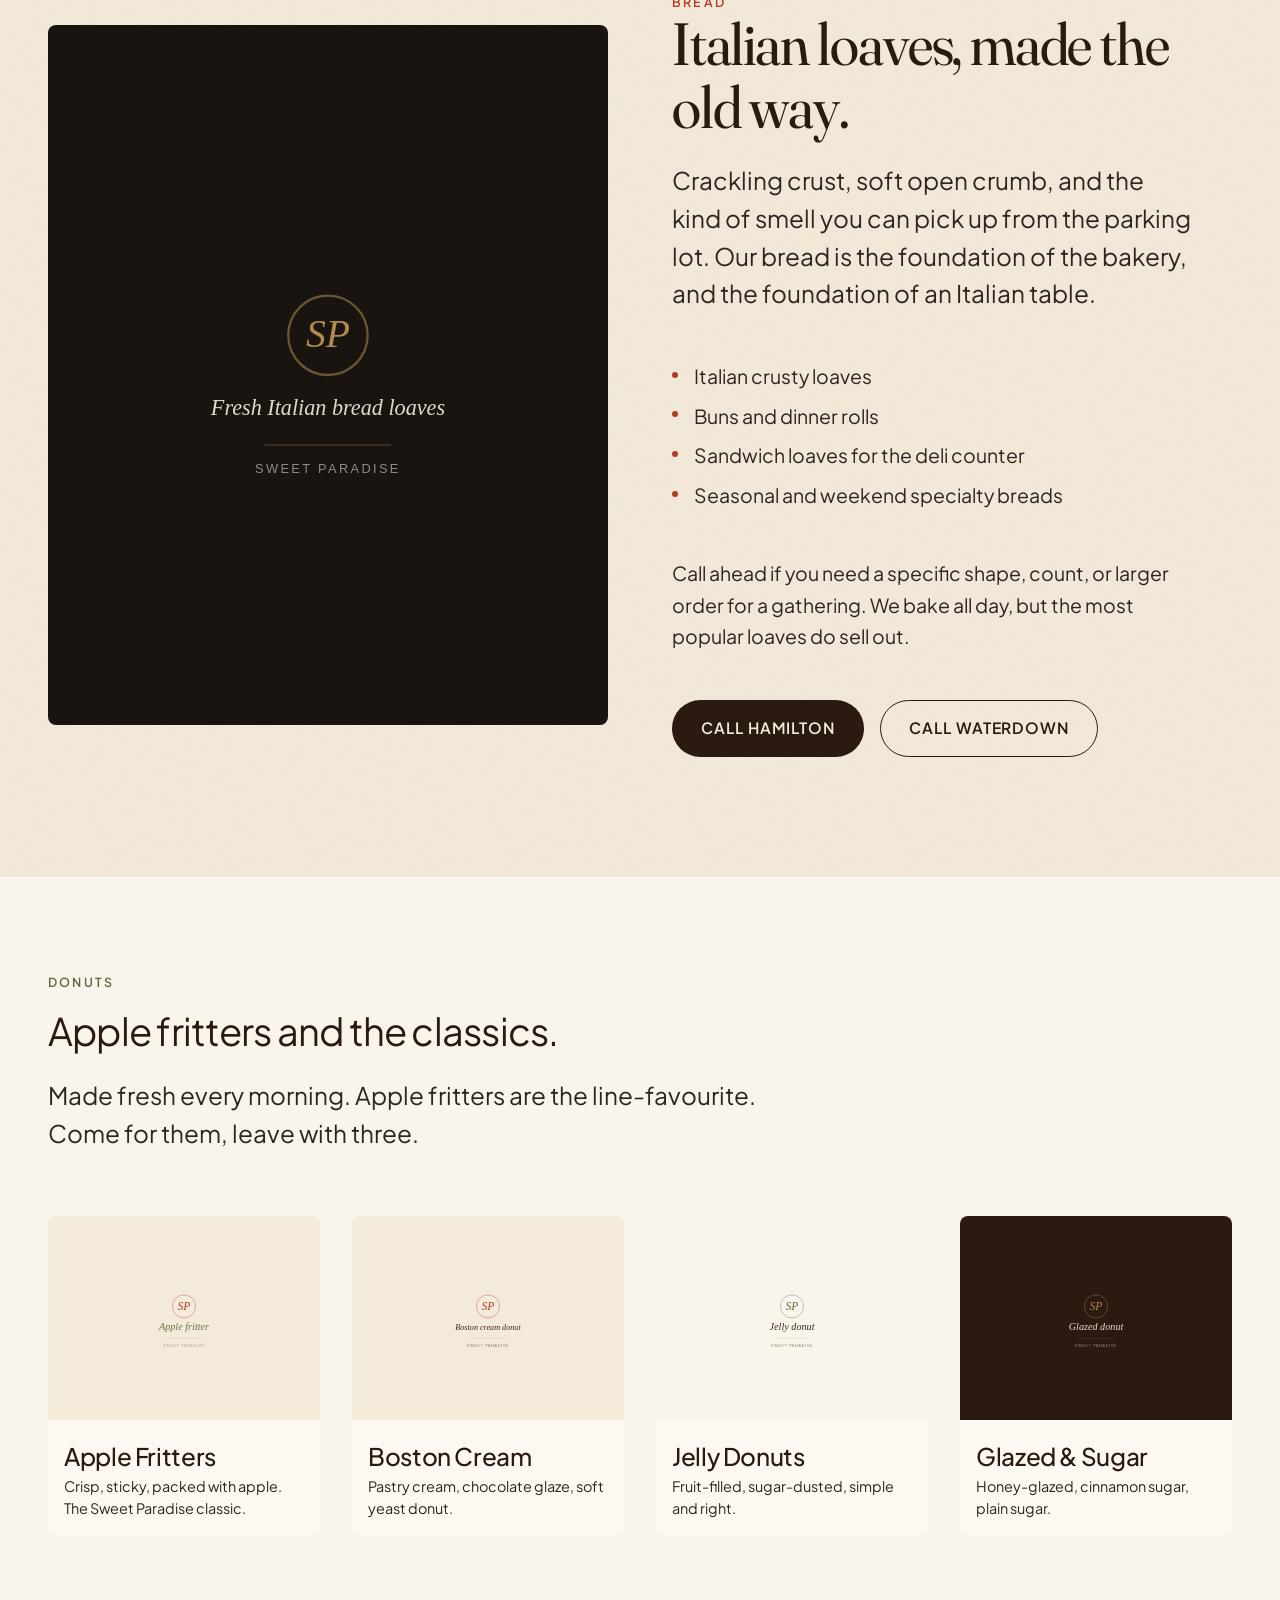
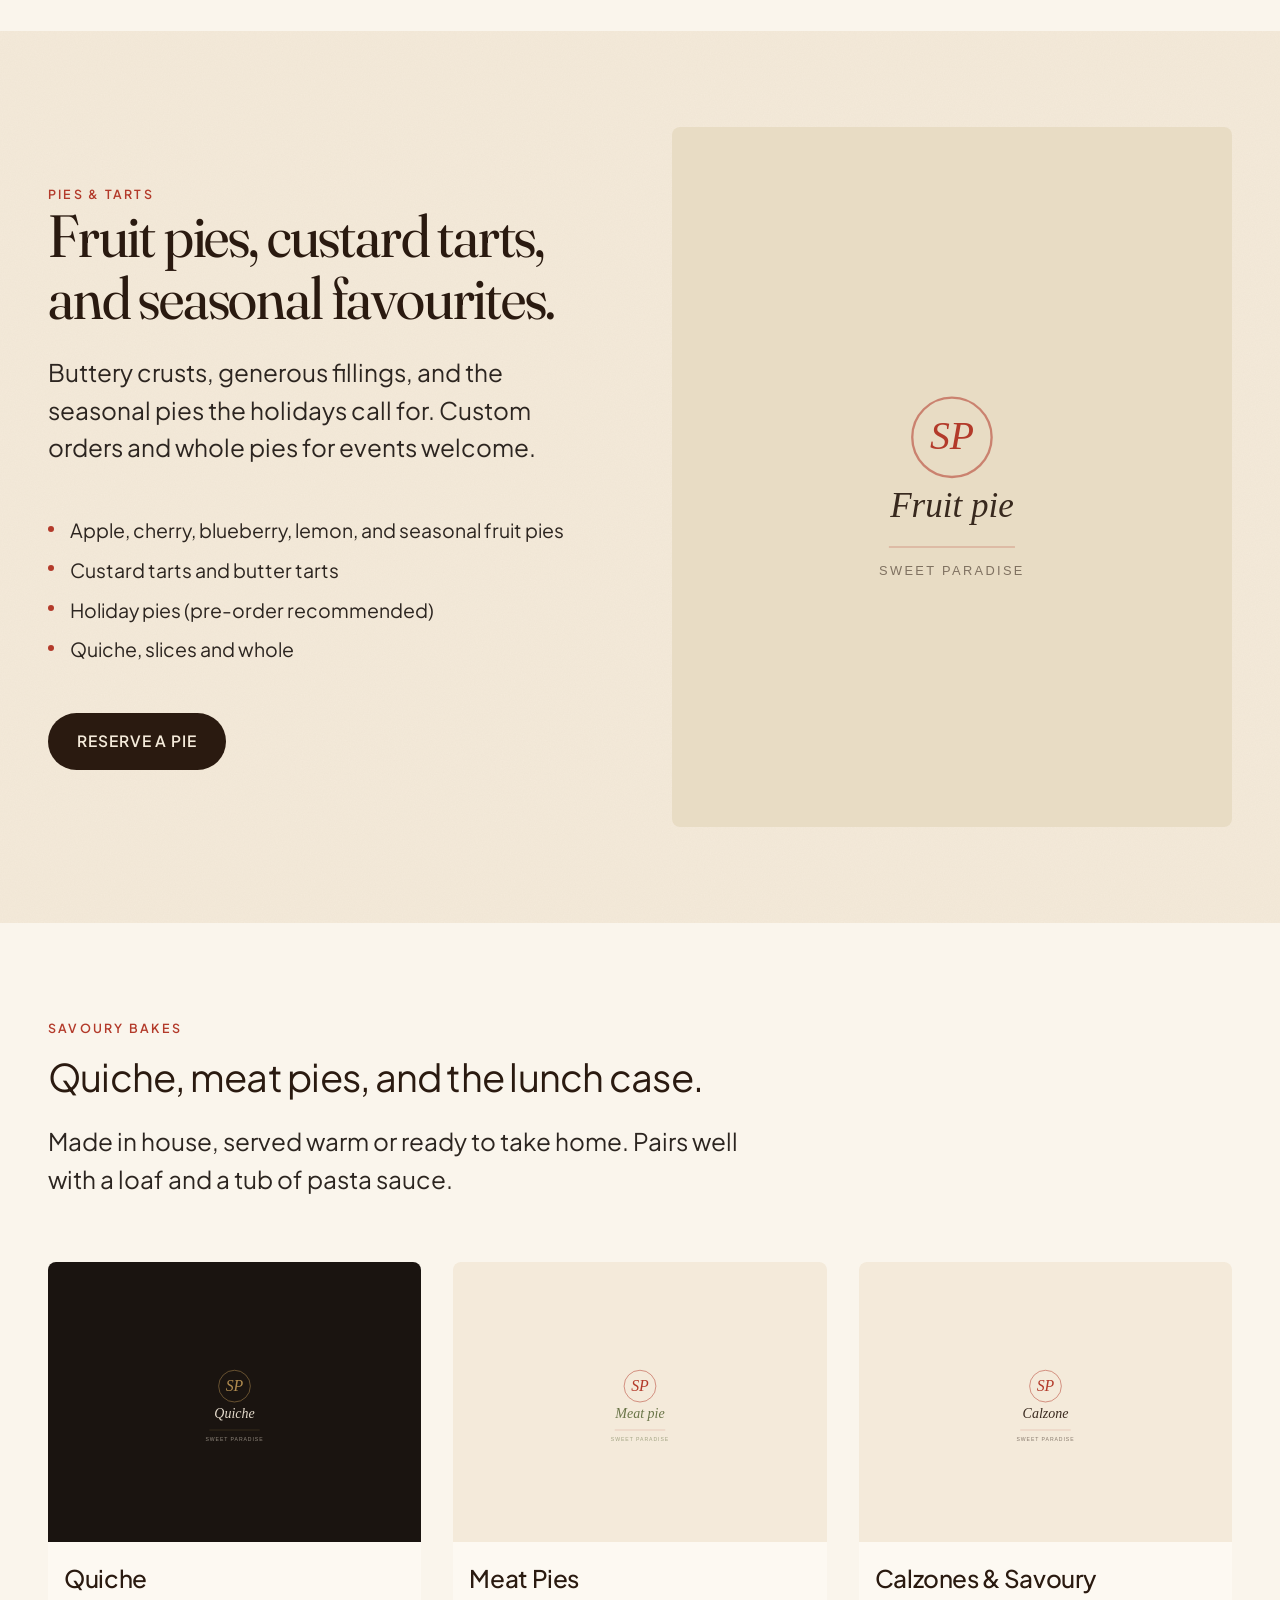
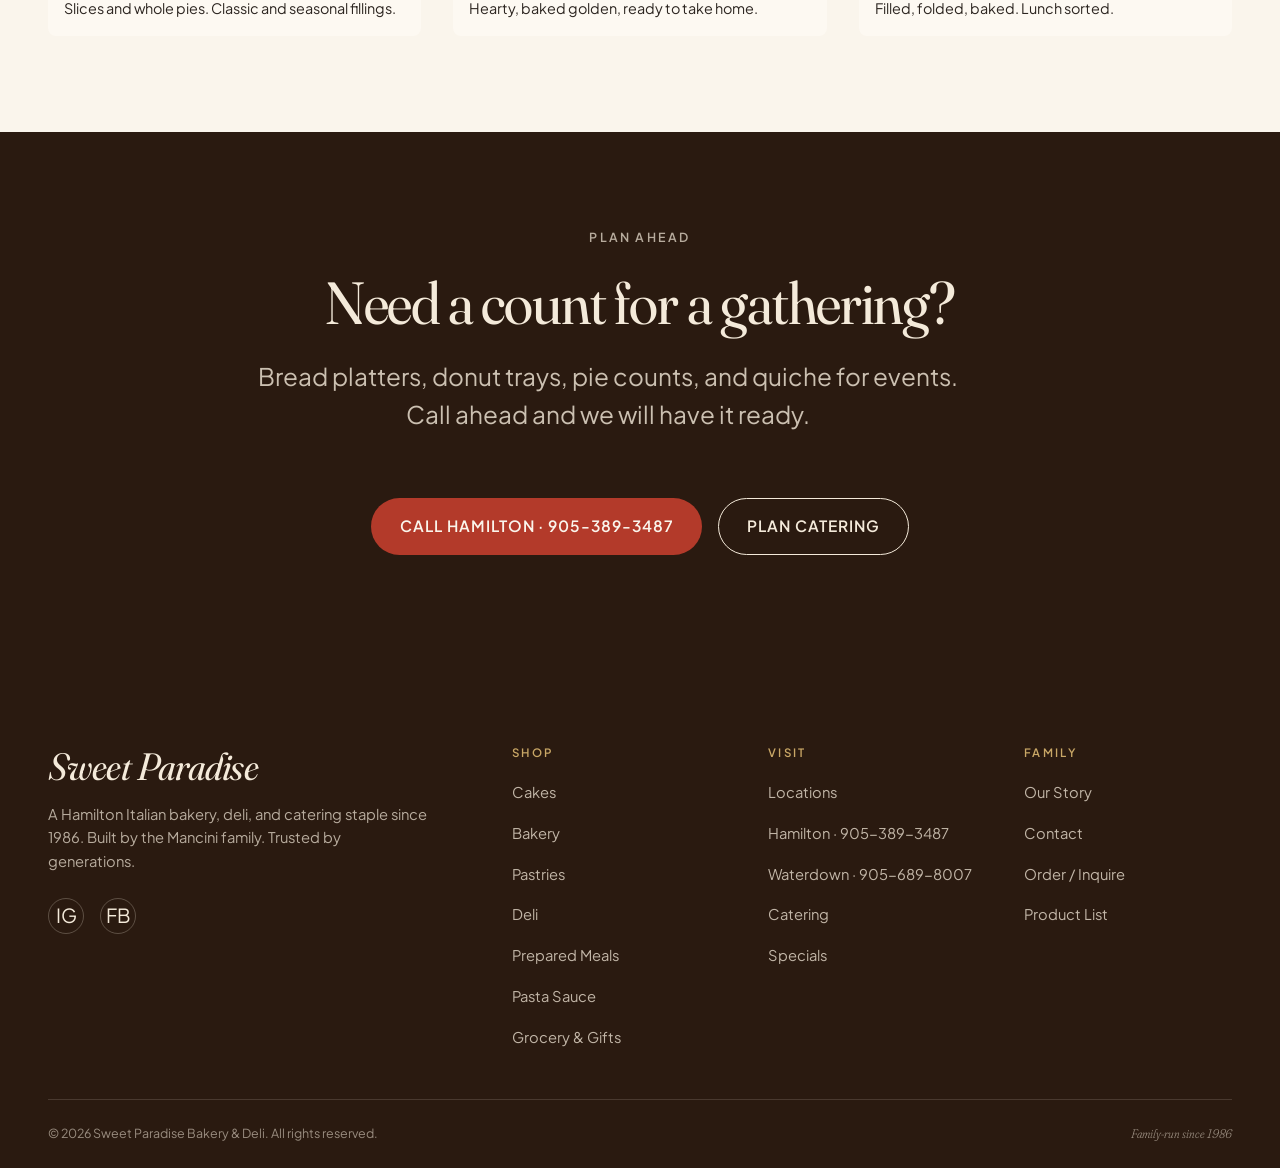
==== commit dee07611: "Add files via upload" ====
--- a/bakery.html
+++ b/bakery.html
@@ -100,10 +100,10 @@
       </div>
     </div>
     <div class="cat-grid">
-      <a href="#bread" class="cat-tile reveal"><div class="cat-tile__media"><img src="https://images.unsplash.com/photo-1509440159596-0249088772ff?auto=format&fit=crop&w=900&q=80" alt=""></div><div class="cat-tile__body"><h3>Fresh Bread</h3><p>Italian loaves, buns, dinner rolls.</p></div></a>
-      <a href="#donuts" class="cat-tile reveal"><div class="cat-tile__media"><img src="https://images.unsplash.com/photo-1551024601-bec78aea704b?auto=format&fit=crop&w=900&q=80" alt=""></div><div class="cat-tile__body"><h3>Donuts</h3><p>Apple fritters, Boston cream, jelly, glazed.</p></div></a>
-      <a href="#pies" class="cat-tile reveal"><div class="cat-tile__media"><img src="https://images.unsplash.com/photo-1568571780765-9276ac8b75a2?auto=format&fit=crop&w=900&q=80" alt=""></div><div class="cat-tile__body"><h3>Pies & Tarts</h3><p>Fruit pies, custard tarts, seasonal pies.</p></div></a>
-      <a href="#savoury" class="cat-tile reveal"><div class="cat-tile__media"><img src="https://images.unsplash.com/photo-1565299585323-38d6b0865b47?auto=format&fit=crop&w=900&q=80" alt=""></div><div class="cat-tile__body"><h3>Savoury Bakes</h3><p>Quiche, meat pies, calzones, baked savoury.</p></div></a>
+      <a href="#bread" class="cat-tile reveal"><div class="cat-tile__media"><img src="https://loremflickr.com/900/630/bread?lock=100" alt="" onerror="this.onerror=null;this.src='[data-uri]'" loading="lazy"></div><div class="cat-tile__body"><h3>Fresh Bread</h3><p>Italian loaves, buns, dinner rolls.</p></div></a>
+      <a href="#donuts" class="cat-tile reveal"><div class="cat-tile__media"><img src="https://loremflickr.com/900/630/donut?lock=101" alt="" onerror="this.onerror=null;this.src='[data-uri]'" loading="lazy"></div><div class="cat-tile__body"><h3>Donuts</h3><p>Apple fritters, Boston cream, jelly, glazed.</p></div></a>
+      <a href="#pies" class="cat-tile reveal"><div class="cat-tile__media"><img src="https://loremflickr.com/900/630/pie?lock=102" alt="" onerror="this.onerror=null;this.src='[data-uri]'" loading="lazy"></div><div class="cat-tile__body"><h3>Pies & Tarts</h3><p>Fruit pies, custard tarts, seasonal pies.</p></div></a>
+      <a href="#savoury" class="cat-tile reveal"><div class="cat-tile__media"><img src="https://loremflickr.com/900/630/quiche?lock=103" alt="" onerror="this.onerror=null;this.src='[data-uri]'" loading="lazy"></div><div class="cat-tile__body"><h3>Savoury Bakes</h3><p>Quiche, meat pies, calzones, baked savoury.</p></div></a>
     </div>
   </div>
 </section>
@@ -113,7 +113,7 @@
   <div class="container">
     <article class="feature reveal">
       <div class="feature__media">
-        <img src="https://images.unsplash.com/photo-1509440159596-0249088772ff?auto=format&fit=crop&w=1200&q=80" alt="Fresh Italian bread loaves">
+        <img src="https://loremflickr.com/1200/840/bread?lock=104" alt="Fresh Italian bread loaves" onerror="this.onerror=null;this.src='[data-uri]'" loading="lazy">
       </div>
       <div class="feature__body">
         <div class="eyebrow eyebrow--tomato">Bread</div>
@@ -146,10 +146,10 @@
       </div>
     </div>
     <div class="grid grid-4">
-      <article class="product-card reveal"><div class="product-card__media"><img src="https://images.unsplash.com/photo-1551024601-bec78aea704b?auto=format&fit=crop&w=800&q=80" alt="Apple fritter"></div><div class="product-card__body"><h4>Apple Fritters</h4><p>Crisp, sticky, packed with apple. The Sweet Paradise classic.</p></div></article>
-      <article class="product-card reveal"><div class="product-card__media"><img src="https://images.unsplash.com/photo-1606312619070-d48b4c652a52?auto=format&fit=crop&w=800&q=80" alt="Boston cream donut"></div><div class="product-card__body"><h4>Boston Cream</h4><p>Pastry cream, chocolate glaze, soft yeast donut.</p></div></article>
-      <article class="product-card reveal"><div class="product-card__media"><img src="https://images.unsplash.com/photo-1527515637462-cff94eecc1ac?auto=format&fit=crop&w=800&q=80" alt="Jelly donut"></div><div class="product-card__body"><h4>Jelly Donuts</h4><p>Fruit-filled, sugar-dusted, simple and right.</p></div></article>
-      <article class="product-card reveal"><div class="product-card__media"><img src="https://images.unsplash.com/photo-1581004791063-6c2ed6cea9b4?auto=format&fit=crop&w=800&q=80" alt="Glazed donut"></div><div class="product-card__body"><h4>Glazed & Sugar</h4><p>Honey-glazed, cinnamon sugar, plain sugar.</p></div></article>
+      <article class="product-card reveal"><div class="product-card__media"><img src="https://loremflickr.com/800/560/donut?lock=105" alt="Apple fritter" onerror="this.onerror=null;this.src='[data-uri]'" loading="lazy"></div><div class="product-card__body"><h4>Apple Fritters</h4><p>Crisp, sticky, packed with apple. The Sweet Paradise classic.</p></div></article>
+      <article class="product-card reveal"><div class="product-card__media"><img src="https://loremflickr.com/800/560/donut?lock=106" alt="Boston cream donut" onerror="this.onerror=null;this.src='[data-uri]'" loading="lazy"></div><div class="product-card__body"><h4>Boston Cream</h4><p>Pastry cream, chocolate glaze, soft yeast donut.</p></div></article>
+      <article class="product-card reveal"><div class="product-card__media"><img src="https://loremflickr.com/800/560/donut?lock=107" alt="Jelly donut" onerror="this.onerror=null;this.src='[data-uri]'" loading="lazy"></div><div class="product-card__body"><h4>Jelly Donuts</h4><p>Fruit-filled, sugar-dusted, simple and right.</p></div></article>
+      <article class="product-card reveal"><div class="product-card__media"><img src="https://loremflickr.com/800/560/doughnut?lock=108" alt="Glazed donut" onerror="this.onerror=null;this.src='[data-uri]'" loading="lazy"></div><div class="product-card__body"><h4>Glazed & Sugar</h4><p>Honey-glazed, cinnamon sugar, plain sugar.</p></div></article>
     </div>
   </div>
 </section>
@@ -159,7 +159,7 @@
   <div class="container">
     <article class="feature feature--reverse reveal">
       <div class="feature__media">
-        <img src="https://images.unsplash.com/photo-1568571780765-9276ac8b75a2?auto=format&fit=crop&w=1200&q=80" alt="Fruit pie">
+        <img src="https://loremflickr.com/1200/840/pie?lock=109" alt="Fruit pie" onerror="this.onerror=null;this.src='[data-uri]'" loading="lazy">
       </div>
       <div class="feature__body">
         <div class="eyebrow eyebrow--tomato">Pies & Tarts</div>
@@ -190,9 +190,9 @@
       </div>
     </div>
     <div class="grid grid-3">
-      <article class="product-card reveal"><div class="product-card__media"><img src="https://images.unsplash.com/photo-1565299585323-38d6b0865b47?auto=format&fit=crop&w=800&q=80" alt="Quiche"></div><div class="product-card__body"><h4>Quiche</h4><p>Slices and whole pies. Classic and seasonal fillings.</p></div></article>
-      <article class="product-card reveal"><div class="product-card__media"><img src="https://images.unsplash.com/photo-1604908554049-a4bf1e34c5e8?auto=format&fit=crop&w=800&q=80" alt="Meat pie"></div><div class="product-card__body"><h4>Meat Pies</h4><p>Hearty, baked golden, ready to take home.</p></div></article>
-      <article class="product-card reveal"><div class="product-card__media"><img src="https://images.unsplash.com/photo-1601748761289-7b35d34c7d6e?auto=format&fit=crop&w=800&q=80" alt="Calzone"></div><div class="product-card__body"><h4>Calzones & Savoury</h4><p>Filled, folded, baked. Lunch sorted.</p></div></article>
+      <article class="product-card reveal"><div class="product-card__media"><img src="https://loremflickr.com/800/560/quiche?lock=110" alt="Quiche" onerror="this.onerror=null;this.src='[data-uri]'" loading="lazy"></div><div class="product-card__body"><h4>Quiche</h4><p>Slices and whole pies. Classic and seasonal fillings.</p></div></article>
+      <article class="product-card reveal"><div class="product-card__media"><img src="https://loremflickr.com/800/560/pie?lock=111" alt="Meat pie" onerror="this.onerror=null;this.src='[data-uri]'" loading="lazy"></div><div class="product-card__body"><h4>Meat Pies</h4><p>Hearty, baked golden, ready to take home.</p></div></article>
+      <article class="product-card reveal"><div class="product-card__media"><img src="https://loremflickr.com/800/560/calzone?lock=112" alt="Calzone" onerror="this.onerror=null;this.src='[data-uri]'" loading="lazy"></div><div class="product-card__body"><h4>Calzones & Savoury</h4><p>Filled, folded, baked. Lunch sorted.</p></div></article>
     </div>
   </div>
 </section>
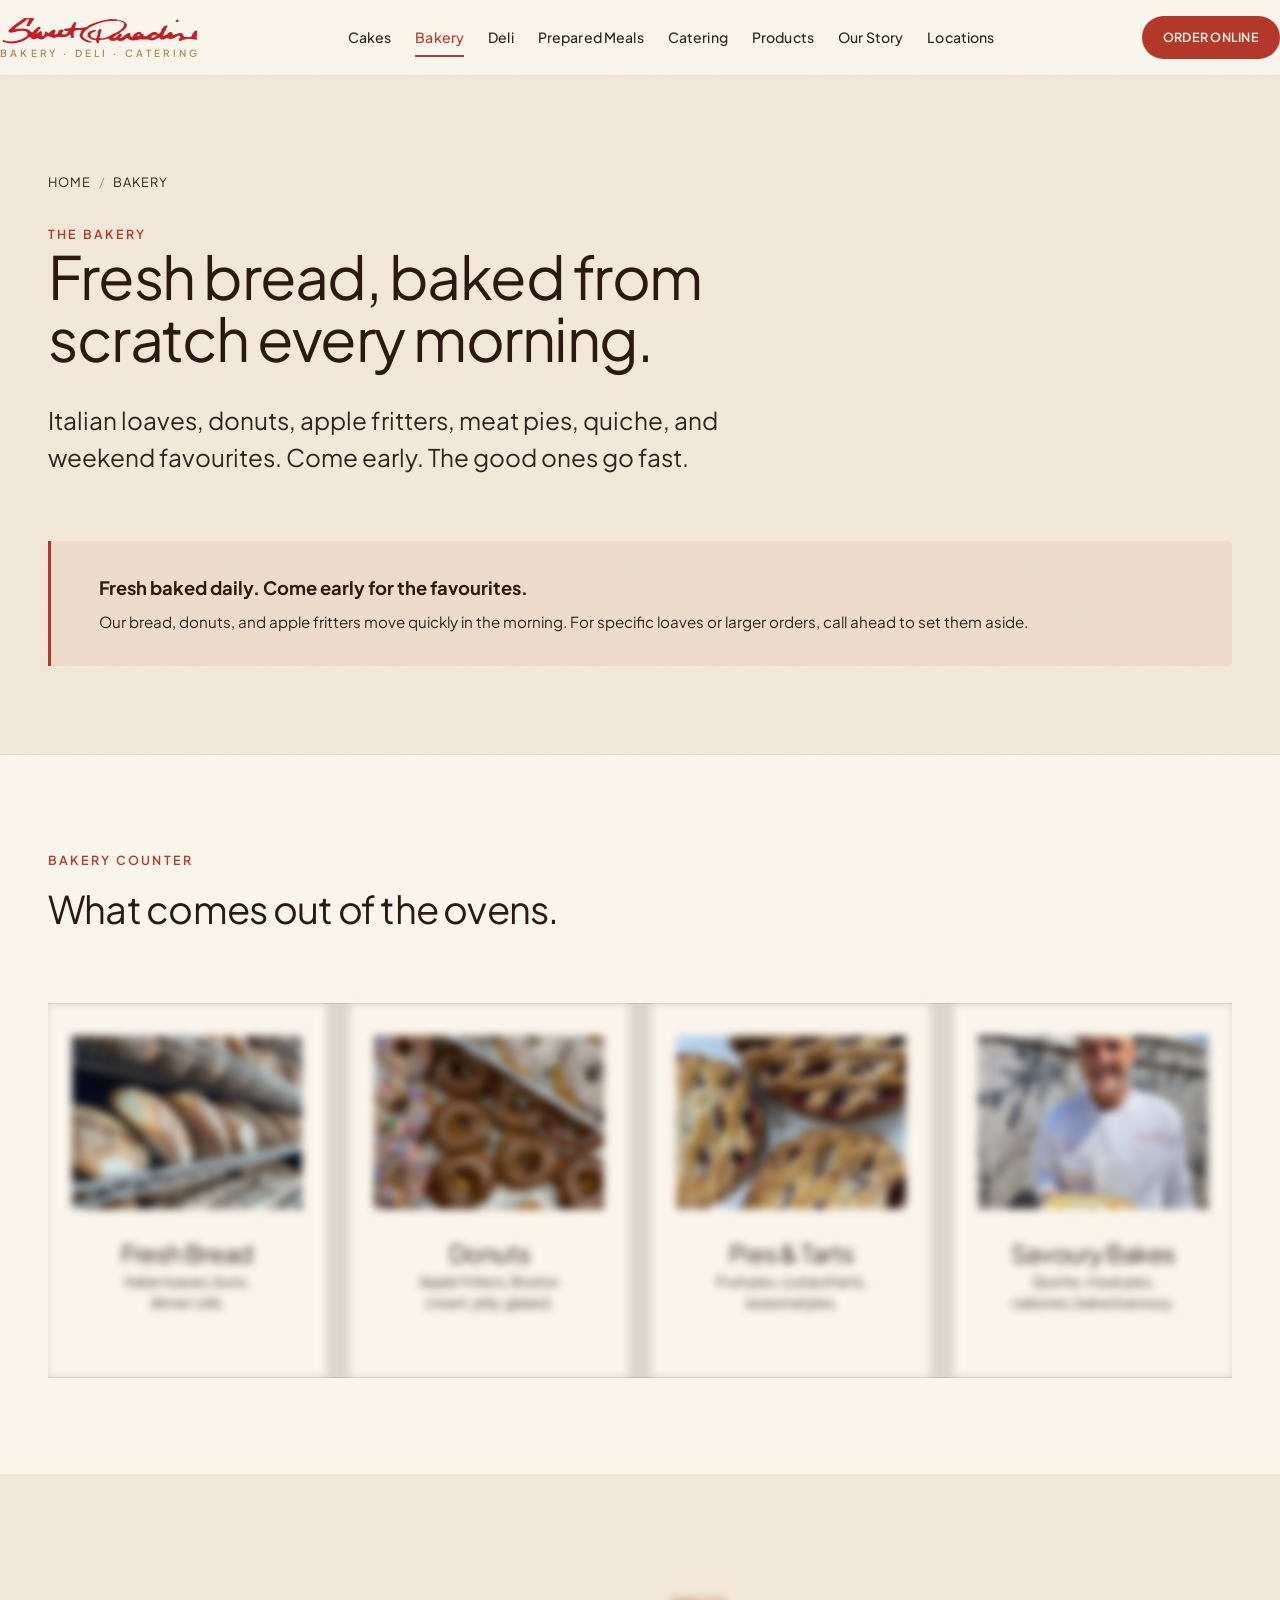
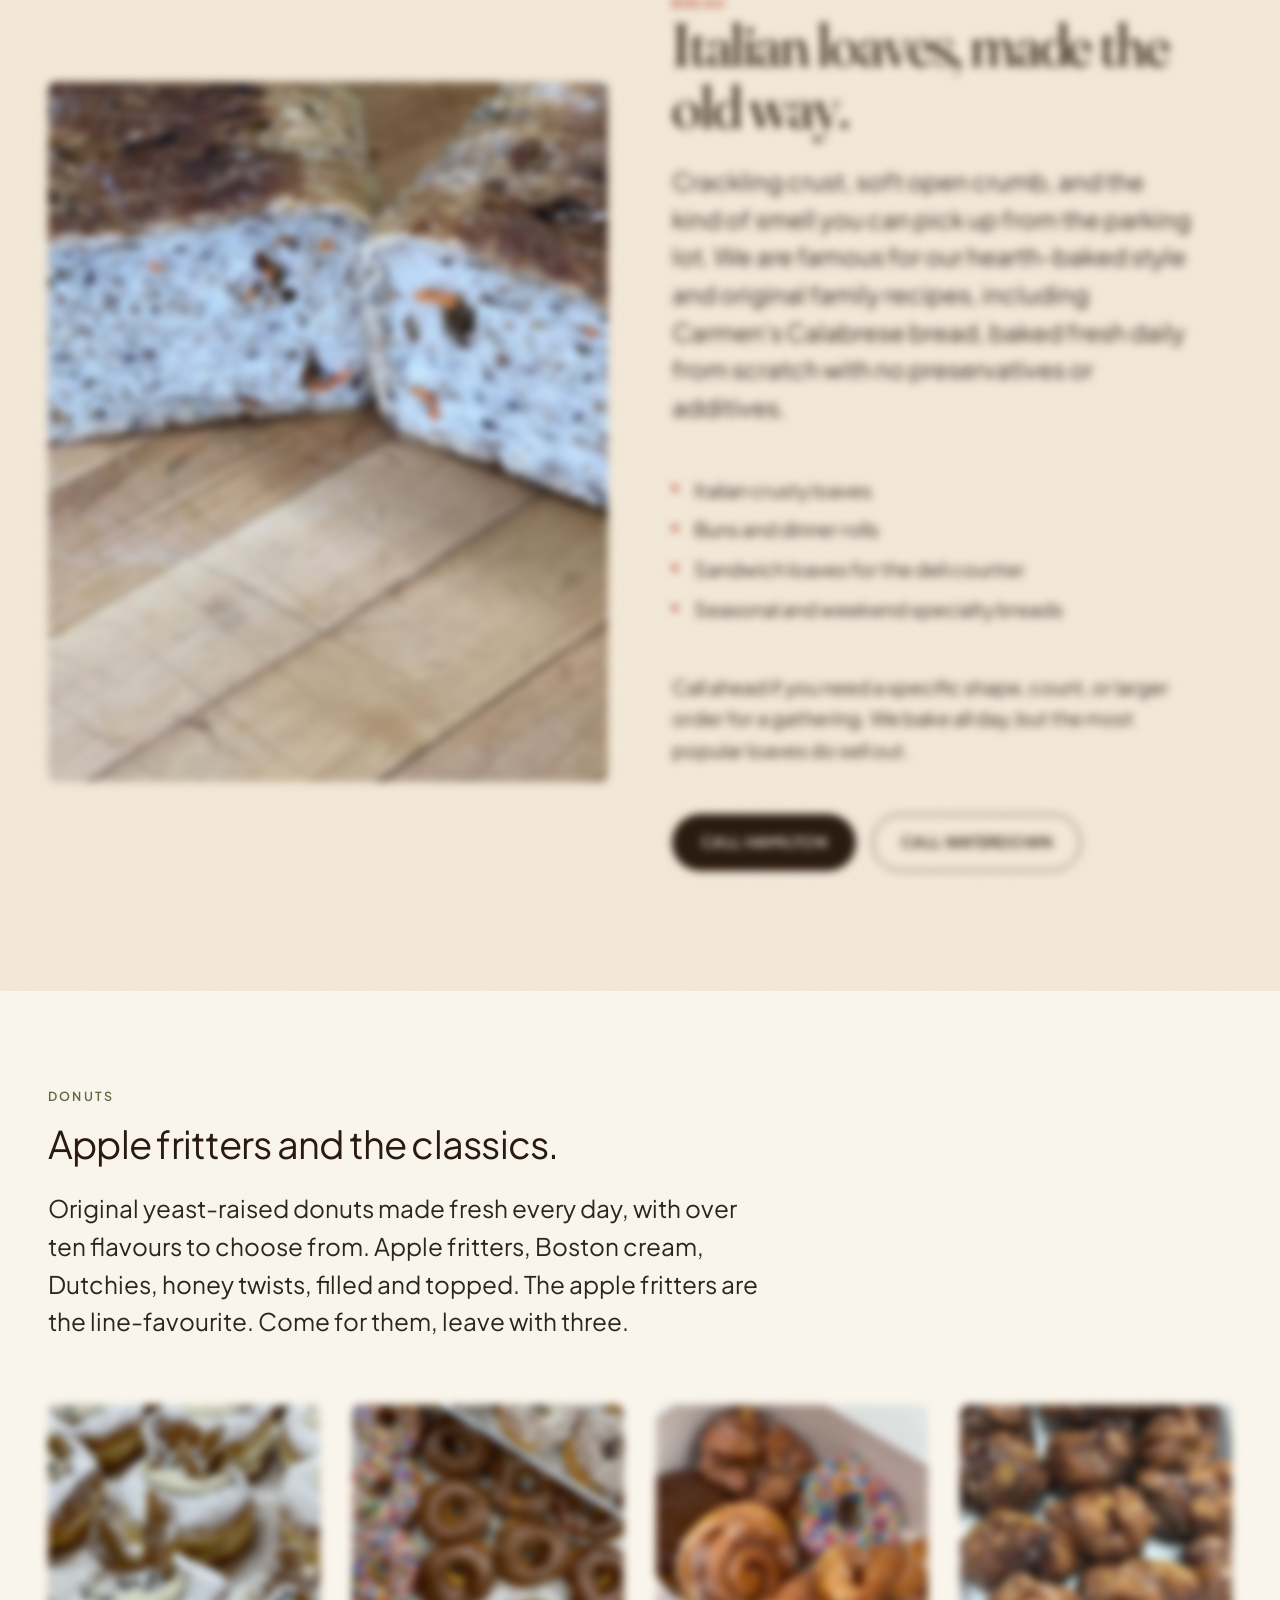
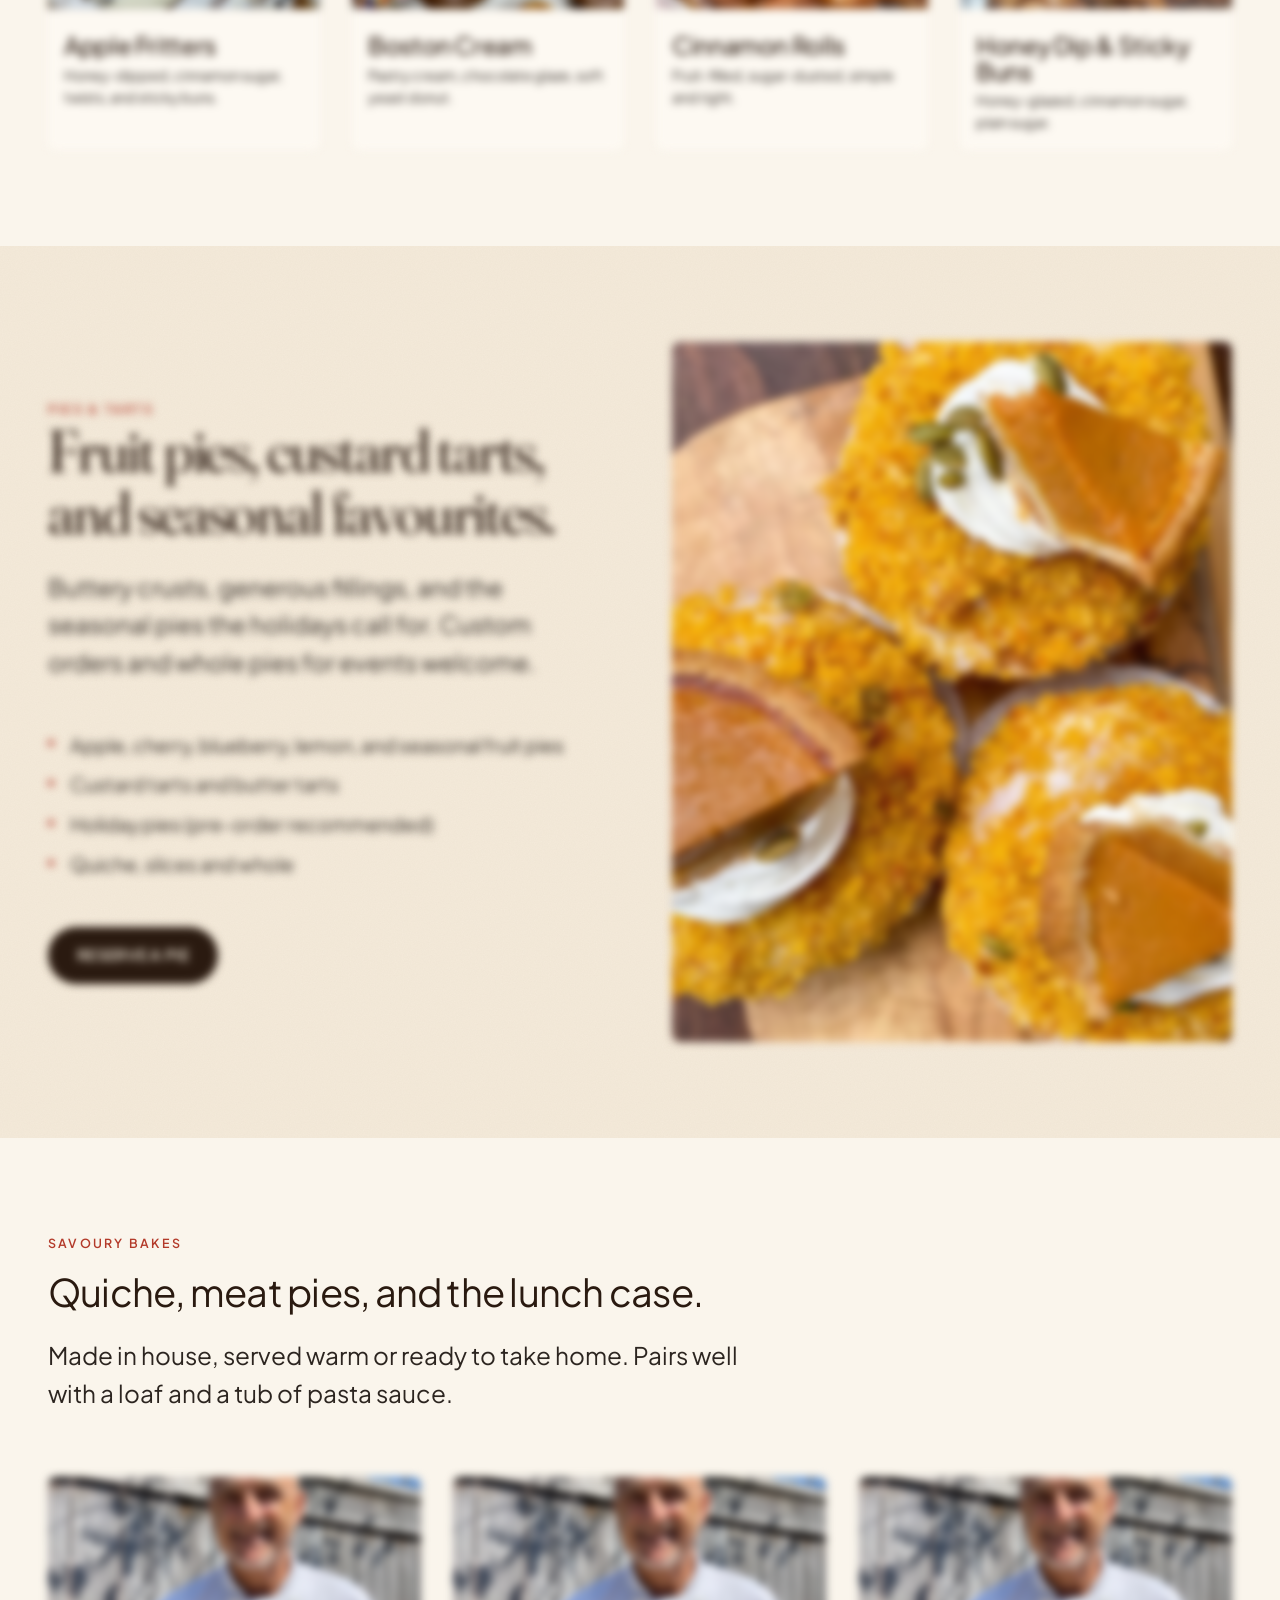
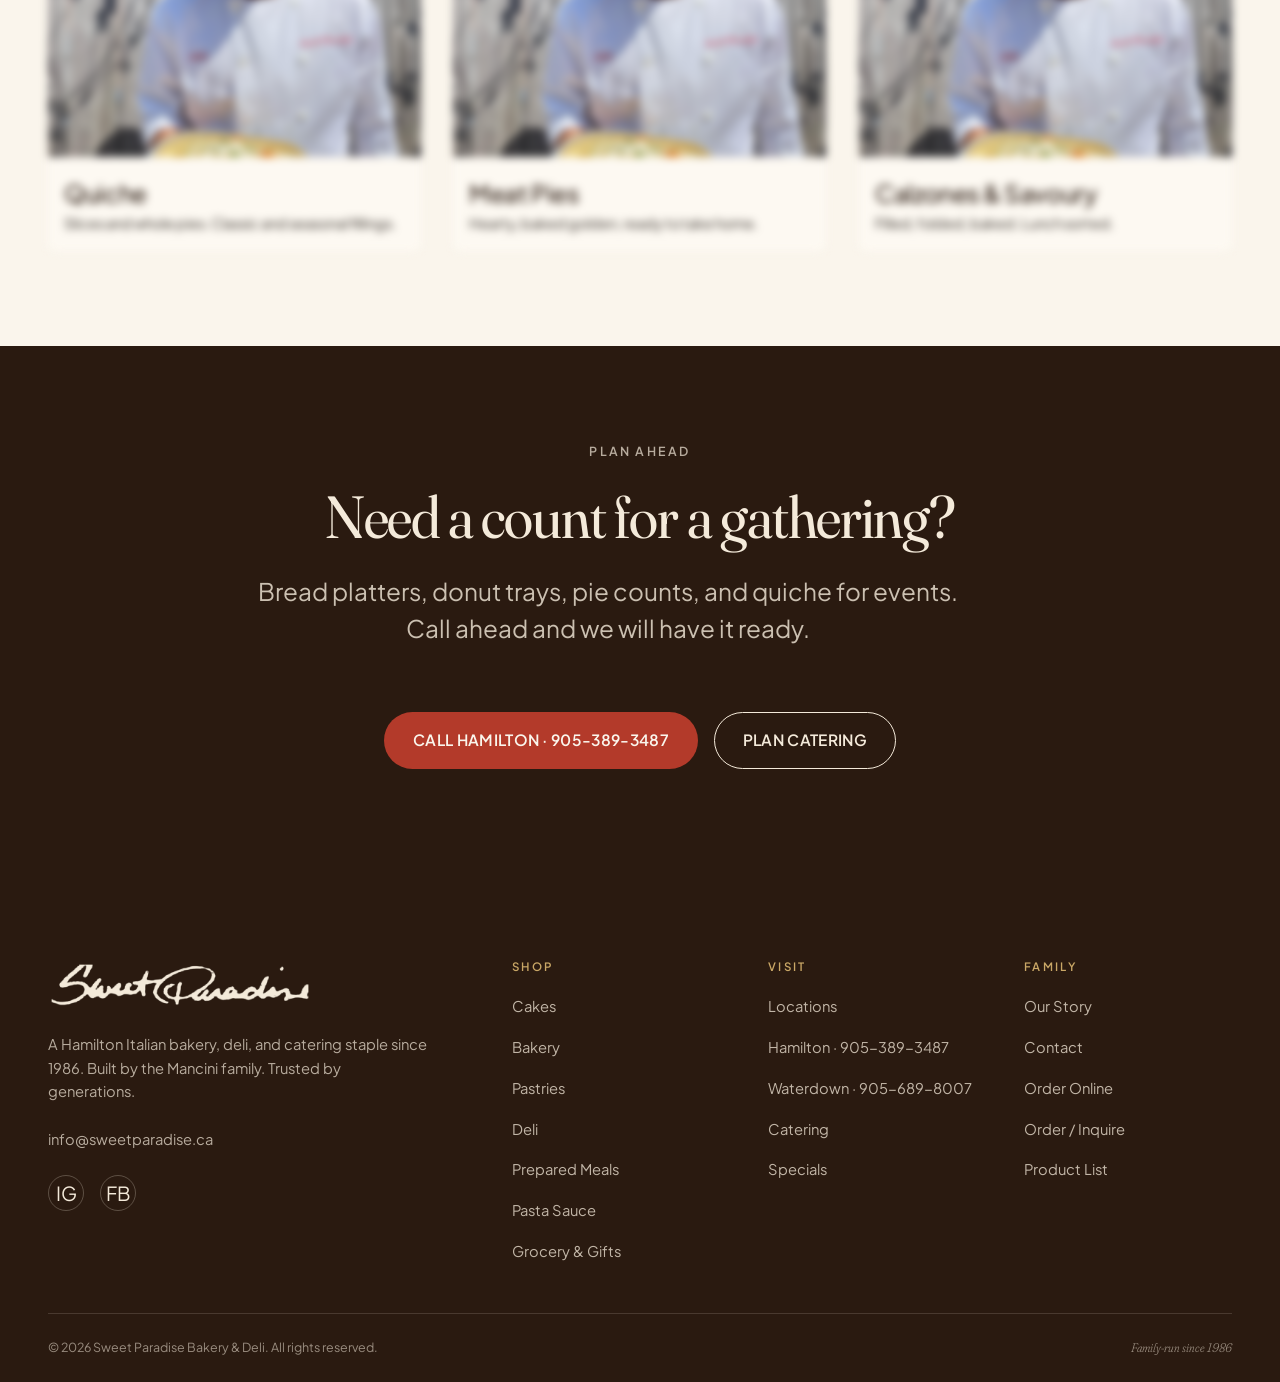
==== commit 042c2aaf: "Add files via upload" ====
--- a/bakery.html
+++ b/bakery.html
@@ -9,6 +9,8 @@
 <meta property="og:title" content="Bakery | Sweet Paradise Bakery & Deli">
 <meta property="og:description" content="Fresh-baked Italian breads, donuts, apple fritters, pies, quiche, meat pies and more.">
 <meta name="theme-color" content="#2A1A10">
+<link rel="icon" type="image/png" href="assets/favicon.png">
+<link rel="apple-touch-icon" href="assets/apple-touch-icon.png">
 
 <link rel="preconnect" href="https://fonts.googleapis.com">
 <link rel="preconnect" href="https://fonts.gstatic.com" crossorigin>
@@ -31,7 +33,7 @@
 <header class="nav">
   <div class="container nav__inner">
     <a href="index.html" class="nav__logo" aria-label="Sweet Paradise home">
-      <span class="nav__logo-mark">Sweet Paradise</span>
+      <img src="assets/logo-red.png" alt="Sweet Paradise" class="nav__logo-img">
       <span class="nav__logo-sub">Bakery · Deli · Catering</span>
     </a>
     <nav class="nav__menu" aria-label="Primary">
@@ -44,7 +46,7 @@
       <a href="our-story.html">Our Story</a>
       <a href="locations.html">Locations</a>
     </nav>
-    <a href="order.html" class="btn btn--tomato btn--sm nav__cta">Order / Inquire</a>
+    <a href="https://order.online/business/SweetParadise-209088" target="_blank" rel="noopener" class="btn btn--tomato btn--sm nav__cta">Order Online</a>
     <button class="nav__toggle" data-drawer-open aria-label="Open menu">
       <span>Menu</span>
       <span class="nav__toggle-icon"><span></span><span></span></span>
@@ -54,7 +56,7 @@
 
 <aside class="drawer" data-drawer aria-label="Mobile menu">
   <div class="drawer__head">
-    <span class="nav__logo-mark">Sweet Paradise</span>
+    <img src="assets/logo-red.png" alt="Sweet Paradise" class="nav__logo-img">
     <button class="drawer__close" data-drawer-close aria-label="Close menu">✕</button>
   </div>
   <nav class="drawer__menu">
@@ -100,10 +102,10 @@
       </div>
     </div>
     <div class="cat-grid">
-      <a href="#bread" class="cat-tile reveal"><div class="cat-tile__media"><img src="https://loremflickr.com/900/630/bread?lock=100" alt="" onerror="this.onerror=null;this.src='[data-uri]'" loading="lazy"></div><div class="cat-tile__body"><h3>Fresh Bread</h3><p>Italian loaves, buns, dinner rolls.</p></div></a>
-      <a href="#donuts" class="cat-tile reveal"><div class="cat-tile__media"><img src="https://loremflickr.com/900/630/donut?lock=101" alt="" onerror="this.onerror=null;this.src='[data-uri]'" loading="lazy"></div><div class="cat-tile__body"><h3>Donuts</h3><p>Apple fritters, Boston cream, jelly, glazed.</p></div></a>
-      <a href="#pies" class="cat-tile reveal"><div class="cat-tile__media"><img src="https://loremflickr.com/900/630/pie?lock=102" alt="" onerror="this.onerror=null;this.src='[data-uri]'" loading="lazy"></div><div class="cat-tile__body"><h3>Pies & Tarts</h3><p>Fruit pies, custard tarts, seasonal pies.</p></div></a>
-      <a href="#savoury" class="cat-tile reveal"><div class="cat-tile__media"><img src="https://loremflickr.com/900/630/quiche?lock=103" alt="" onerror="this.onerror=null;this.src='[data-uri]'" loading="lazy"></div><div class="cat-tile__body"><h3>Savoury Bakes</h3><p>Quiche, meat pies, calzones, baked savoury.</p></div></a>
+      <a href="#bread" class="cat-tile reveal"><div class="cat-tile__media"><img src="assets/img/bread-racks.jpg" alt="" onerror="this.onerror=null;this.src='[data-uri]'" loading="lazy"></div><div class="cat-tile__body"><h3>Fresh Bread</h3><p>Italian loaves, buns, dinner rolls.</p></div></a>
+      <a href="#donuts" class="cat-tile reveal"><div class="cat-tile__media"><img src="assets/img/donuts-box.jpg" alt="" onerror="this.onerror=null;this.src='[data-uri]'" loading="lazy"></div><div class="cat-tile__body"><h3>Donuts</h3><p>Apple fritters, Boston cream, jelly, glazed.</p></div></a>
+      <a href="#pies" class="cat-tile reveal"><div class="cat-tile__media"><img src="assets/img/fruit-pie.jpg" alt="" onerror="this.onerror=null;this.src='[data-uri]'" loading="lazy"></div><div class="cat-tile__body"><h3>Pies & Tarts</h3><p>Fruit pies, custard tarts, seasonal pies.</p></div></a>
+      <a href="#savoury" class="cat-tile reveal"><div class="cat-tile__media"><img src="assets/img/chef-quiche.jpg" alt="" onerror="this.onerror=null;this.src='[data-uri]'" loading="lazy"></div><div class="cat-tile__body"><h3>Savoury Bakes</h3><p>Quiche, meat pies, calzones, baked savoury.</p></div></a>
     </div>
   </div>
 </section>
@@ -113,12 +115,12 @@
   <div class="container">
     <article class="feature reveal">
       <div class="feature__media">
-        <img src="https://loremflickr.com/1200/840/bread?lock=104" alt="Fresh Italian bread loaves" onerror="this.onerror=null;this.src='[data-uri]'" loading="lazy">
+        <img src="assets/img/chocolate-loaf.jpg" alt="Fresh Italian bread loaves" onerror="this.onerror=null;this.src='[data-uri]'" loading="lazy">
       </div>
       <div class="feature__body">
         <div class="eyebrow eyebrow--tomato">Bread</div>
         <h2>Italian loaves, made the old way.</h2>
-        <p class="lede">Crackling crust, soft open crumb, and the kind of smell you can pick up from the parking lot. Our bread is the foundation of the bakery, and the foundation of an Italian table.</p>
+        <p class="lede">Crackling crust, soft open crumb, and the kind of smell you can pick up from the parking lot. We are famous for our hearth-baked style and original family recipes, including Carmen's Calabrese bread, baked fresh daily from scratch with no preservatives or additives.</p>
         <ul class="bullet-list" style="margin-top: var(--space-5);">
           <li>Italian crusty loaves</li>
           <li>Buns and dinner rolls</li>
@@ -142,14 +144,14 @@
       <div class="section-head__title">
         <div class="eyebrow eyebrow--olive">Donuts</div>
         <h2 style="margin-top: var(--space-2);">Apple fritters and the classics.</h2>
-        <p class="lede" style="margin-top: var(--space-3);">Made fresh every morning. Apple fritters are the line-favourite. Come for them, leave with three.</p>
+        <p class="lede" style="margin-top: var(--space-3);">Original yeast-raised donuts made fresh every day, with over ten flavours to choose from. Apple fritters, Boston cream, Dutchies, honey twists, filled and topped. The apple fritters are the line-favourite. Come for them, leave with three.</p>
       </div>
     </div>
     <div class="grid grid-4">
-      <article class="product-card reveal"><div class="product-card__media"><img src="https://loremflickr.com/800/560/donut?lock=105" alt="Apple fritter" onerror="this.onerror=null;this.src='[data-uri]'" loading="lazy"></div><div class="product-card__body"><h4>Apple Fritters</h4><p>Crisp, sticky, packed with apple. The Sweet Paradise classic.</p></div></article>
-      <article class="product-card reveal"><div class="product-card__media"><img src="https://loremflickr.com/800/560/donut?lock=106" alt="Boston cream donut" onerror="this.onerror=null;this.src='[data-uri]'" loading="lazy"></div><div class="product-card__body"><h4>Boston Cream</h4><p>Pastry cream, chocolate glaze, soft yeast donut.</p></div></article>
-      <article class="product-card reveal"><div class="product-card__media"><img src="https://loremflickr.com/800/560/donut?lock=107" alt="Jelly donut" onerror="this.onerror=null;this.src='[data-uri]'" loading="lazy"></div><div class="product-card__body"><h4>Jelly Donuts</h4><p>Fruit-filled, sugar-dusted, simple and right.</p></div></article>
-      <article class="product-card reveal"><div class="product-card__media"><img src="https://loremflickr.com/800/560/doughnut?lock=108" alt="Glazed donut" onerror="this.onerror=null;this.src='[data-uri]'" loading="lazy"></div><div class="product-card__body"><h4>Glazed & Sugar</h4><p>Honey-glazed, cinnamon sugar, plain sugar.</p></div></article>
+      <article class="product-card reveal"><div class="product-card__media"><img src="assets/img/cinnamon-rolls.jpg" alt="Sticky buns" onerror="this.onerror=null;this.src='[data-uri]'" loading="lazy"></div><div class="product-card__body"><h4>Apple Fritters</h4><p>Honey-dipped, cinnamon sugar, twists, and sticky buns.</p></div></article>
+      <article class="product-card reveal"><div class="product-card__media"><img src="assets/img/donuts-box.jpg" alt="Boston cream donut" onerror="this.onerror=null;this.src='[data-uri]'" loading="lazy"></div><div class="product-card__body"><h4>Boston Cream</h4><p>Pastry cream, chocolate glaze, soft yeast donut.</p></div></article>
+      <article class="product-card reveal"><div class="product-card__media"><img src="assets/img/donuts-box-2.jpg" alt="Jelly donut" onerror="this.onerror=null;this.src='[data-uri]'" loading="lazy"></div><div class="product-card__body"><h4>Cinnamon Rolls</h4><p>Fruit-filled, sugar-dusted, simple and right.</p></div></article>
+      <article class="product-card reveal"><div class="product-card__media"><img src="assets/img/sticky-buns.jpg" alt="Glazed donut" onerror="this.onerror=null;this.src='[data-uri]'" loading="lazy"></div><div class="product-card__body"><h4>Honey Dip & Sticky Buns</h4><p>Honey-glazed, cinnamon sugar, plain sugar.</p></div></article>
     </div>
   </div>
 </section>
@@ -159,7 +161,7 @@
   <div class="container">
     <article class="feature feature--reverse reveal">
       <div class="feature__media">
-        <img src="https://loremflickr.com/1200/840/pie?lock=109" alt="Fruit pie" onerror="this.onerror=null;this.src='[data-uri]'" loading="lazy">
+        <img src="assets/img/pumpkin-pies.jpg" alt="Fruit pie" onerror="this.onerror=null;this.src='[data-uri]'" loading="lazy">
       </div>
       <div class="feature__body">
         <div class="eyebrow eyebrow--tomato">Pies & Tarts</div>
@@ -190,9 +192,9 @@
       </div>
     </div>
     <div class="grid grid-3">
-      <article class="product-card reveal"><div class="product-card__media"><img src="https://loremflickr.com/800/560/quiche?lock=110" alt="Quiche" onerror="this.onerror=null;this.src='[data-uri]'" loading="lazy"></div><div class="product-card__body"><h4>Quiche</h4><p>Slices and whole pies. Classic and seasonal fillings.</p></div></article>
-      <article class="product-card reveal"><div class="product-card__media"><img src="https://loremflickr.com/800/560/pie?lock=111" alt="Meat pie" onerror="this.onerror=null;this.src='[data-uri]'" loading="lazy"></div><div class="product-card__body"><h4>Meat Pies</h4><p>Hearty, baked golden, ready to take home.</p></div></article>
-      <article class="product-card reveal"><div class="product-card__media"><img src="https://loremflickr.com/800/560/calzone?lock=112" alt="Calzone" onerror="this.onerror=null;this.src='[data-uri]'" loading="lazy"></div><div class="product-card__body"><h4>Calzones & Savoury</h4><p>Filled, folded, baked. Lunch sorted.</p></div></article>
+      <article class="product-card reveal"><div class="product-card__media"><img src="assets/img/chef-quiche.jpg" alt="Quiche" onerror="this.onerror=null;this.src='[data-uri]'" loading="lazy"></div><div class="product-card__body"><h4>Quiche</h4><p>Slices and whole pies. Classic and seasonal fillings.</p></div></article>
+      <article class="product-card reveal"><div class="product-card__media"><img src="assets/img/chef-quiche.jpg" alt="Meat pie" onerror="this.onerror=null;this.src='[data-uri]'" loading="lazy"></div><div class="product-card__body"><h4>Meat Pies</h4><p>Hearty, baked golden, ready to take home.</p></div></article>
+      <article class="product-card reveal"><div class="product-card__media"><img src="assets/img/chef-quiche.jpg" alt="Calzone" onerror="this.onerror=null;this.src='[data-uri]'" loading="lazy"></div><div class="product-card__body"><h4>Calzones & Savoury</h4><p>Filled, folded, baked. Lunch sorted.</p></div></article>
     </div>
   </div>
 </section>
@@ -214,8 +216,9 @@
   <div class="container">
     <div class="footer__grid">
       <div class="footer__brand">
-        <h3>Sweet Paradise</h3>
+        <img src="assets/logo-cream.png" alt="Sweet Paradise" class="footer__logo-img">
         <p>A Hamilton Italian bakery, deli, and catering staple since 1986. Built by the Mancini family. Trusted by generations.</p>
+        <p style="margin-top:var(--space-3);"><a href="mailto:info@sweetparadise.ca" style="color:inherit;">info@sweetparadise.ca</a></p>
         <div class="footer__social">
           <a href="https://www.instagram.com/sweetparadisebakery/" target="_blank" rel="noopener" aria-label="Instagram">IG</a>
           <a href="https://www.facebook.com/sweetparadisebakerydeli/" target="_blank" rel="noopener" aria-label="Facebook">FB</a>
@@ -223,7 +226,8 @@
       </div>
       <div class="footer__col"><h5>Shop</h5><ul><li><a href="cakes.html">Cakes</a></li><li><a href="bakery.html">Bakery</a></li><li><a href="pastries.html">Pastries</a></li><li><a href="deli.html">Deli</a></li><li><a href="prepared-meals.html">Prepared Meals</a></li><li><a href="pasta-sauce.html">Pasta Sauce</a></li><li><a href="grocery.html">Grocery & Gifts</a></li></ul></div>
       <div class="footer__col"><h5>Visit</h5><ul><li><a href="locations.html">Locations</a></li><li><a href="tel:9053893487">Hamilton · 905-389-3487</a></li><li><a href="tel:9056898007">Waterdown · 905-689-8007</a></li><li><a href="catering.html">Catering</a></li><li><a href="specials.html">Specials</a></li></ul></div>
-      <div class="footer__col"><h5>Family</h5><ul><li><a href="our-story.html">Our Story</a></li><li><a href="contact.html">Contact</a></li><li><a href="order.html">Order / Inquire</a></li><li><a href="product-list.html">Product List</a></li></ul></div>
+      <div class="footer__col"><h5>Family</h5><ul><li><a href="our-story.html">Our Story</a></li><li><a href="contact.html">Contact</a></li><li><a href="https://order.online/business/SweetParadise-209088" target="_blank" rel="noopener">Order Online</a></li>
+          <li><a href="order.html">Order / Inquire</a></li><li><a href="product-list.html">Product List</a></li></ul></div>
     </div>
     <div class="footer__legal">
       <span>&copy; 2026 Sweet Paradise Bakery & Deli. All rights reserved.</span>
@@ -235,8 +239,8 @@
 <nav class="mobile-bar" aria-label="Quick actions">
   <a href="tel:9053893487"><span>Hamilton</span><span style="font-size: 0.55rem; opacity: 0.7;">Call</span></a>
   <a href="tel:9056898007"><span>Waterdown</span><span style="font-size: 0.55rem; opacity: 0.7;">Call</span></a>
-  <a href="cakes.html"><span>Cake</span><span style="font-size: 0.55rem; opacity: 0.7;">Order</span></a>
-  <a href="catering.html" class="is-accent"><span>Catering</span><span style="font-size: 0.55rem; opacity: 0.85;">Inquire</span></a>
+  <a href="https://order.online/business/SweetParadise-209088" target="_blank" rel="noopener" class="is-accent"><span>Order</span><span style="font-size: 0.55rem; opacity: 0.85;">Online</span></a>
+  <a href="cakes.html"><span>Cakes</span><span style="font-size: 0.55rem; opacity: 0.7;">Order</span></a>
 </nav>
 
 <script src="js/main.js"></script>
--- a/css/main.css
+++ b/css/main.css
@@ -1362,3 +1362,133 @@
   text-align: center; font-size: 0.85rem; color: var(--ink-soft);
   font-style: italic; margin-top: var(--space-7); padding: var(--space-3);
 }
+
+/* =============================================================
+   ELEGANCE & TRANSITIONS LAYER  (revamp v3)
+   Refined minimal motion, image treatments, online-order styles
+   ============================================================= */
+
+html { scroll-behavior: smooth; }
+
+/* Gentle page-load fade */
+@keyframes sp-fade-in { from { opacity: 0; } to { opacity: 1; } }
+body { animation: sp-fade-in 0.7s ease both; }
+
+/* Refined reveal: slower, softer, with blur lift */
+.reveal {
+  opacity: 0;
+  transform: translateY(26px);
+  filter: blur(4px);
+  transition: opacity 1s cubic-bezier(.16,1,.3,1),
+              transform 1s cubic-bezier(.16,1,.3,1),
+              filter 1s ease;
+  will-change: opacity, transform;
+}
+.reveal.is-visible { opacity: 1; transform: none; filter: none; }
+
+/* Staggered children when a grid is revealed */
+.reveal:nth-child(2) { transition-delay: .06s; }
+.reveal:nth-child(3) { transition-delay: .12s; }
+.reveal:nth-child(4) { transition-delay: .18s; }
+.reveal:nth-child(5) { transition-delay: .24s; }
+.reveal:nth-child(6) { transition-delay: .30s; }
+.reveal:nth-child(7) { transition-delay: .36s; }
+.reveal:nth-child(8) { transition-delay: .42s; }
+
+/* Image hover-zoom inside any media frame */
+.cat-tile__media, .product-card__media, .special-card__media,
+.feature__media, .loc-card__media, .ig-grid a, .full-image, .frame {
+  overflow: hidden;
+}
+.cat-tile__media img, .product-card__media img, .special-card__media img,
+.feature__media img, .ig-grid a img, .full-image img, .frame img {
+  transition: transform 1.1s cubic-bezier(.16,1,.3,1), filter .6s ease;
+  width: 100%; height: 100%; object-fit: cover; display: block;
+}
+.cat-tile:hover .cat-tile__media img,
+.product-card:hover .product-card__media img,
+.special-card:hover .special-card__media img,
+.feature:hover .feature__media img,
+.ig-grid a:hover img,
+.frame:hover img { transform: scale(1.06); }
+
+/* Cards: lighter, more minimal; refined lift */
+.product-card, .cat-tile, .special-card, .loc-card, .pl-item {
+  transition: transform .5s cubic-bezier(.16,1,.3,1),
+              box-shadow .5s ease, border-color .5s ease;
+}
+.product-card:hover, .cat-tile:hover, .special-card:hover, .pl-item:hover {
+  transform: translateY(-4px);
+}
+
+/* Buttons: smoother, classier */
+.btn { transition: transform .35s cubic-bezier(.16,1,.3,1), background-color .35s ease, color .35s ease, border-color .35s ease, box-shadow .35s ease; letter-spacing: .02em; }
+.btn:hover { transform: translateY(-2px); }
+.btn:active { transform: translateY(0); }
+
+/* Animated link underline */
+.link, a.link {
+  position: relative; text-decoration: none;
+  background-image: linear-gradient(currentColor, currentColor);
+  background-size: 0% 1px; background-repeat: no-repeat;
+  background-position: 0 100%;
+  transition: background-size .4s cubic-bezier(.16,1,.3,1);
+  padding-bottom: 2px;
+}
+.link:hover, a.link:hover { background-size: 100% 1px; }
+
+/* Nav links subtle underline grow */
+.nav__menu a { position: relative; transition: color .3s ease; }
+.nav__menu a::after {
+  content: ""; position: absolute; left: 0; bottom: -4px;
+  width: 100%; height: 1px; background: currentColor;
+  transform: scaleX(0); transform-origin: left;
+  transition: transform .4s cubic-bezier(.16,1,.3,1);
+}
+.nav__menu a:hover::after, .nav__menu a.is-active::after { transform: scaleX(1); }
+
+/* Online-order banner / callout */
+.order-banner {
+  background: var(--espresso);
+  color: var(--cream);
+  border-radius: var(--radius-lg);
+  padding: clamp(2rem, 5vw, 3.5rem);
+  display: grid; grid-template-columns: 1.4fr 1fr; gap: var(--space-6);
+  align-items: center;
+  position: relative; overflow: hidden;
+}
+.order-banner::before {
+  content: ""; position: absolute; inset: 0;
+  background: radial-gradient(120% 140% at 100% 0%, rgba(176,139,79,.22), transparent 55%);
+  pointer-events: none;
+}
+.order-banner h2 { color: var(--cream); margin: 0 0 var(--space-3); }
+.order-banner p { color: rgba(244,234,218,.82); margin: 0; }
+.order-banner .btn--tomato { background: var(--tomato); }
+.order-banner__actions { display: flex; flex-direction: column; gap: var(--space-3); }
+.order-banner__note { font-size: .82rem; color: rgba(244,234,218,.62); font-style: italic; }
+@media (max-width: 760px) {
+  .order-banner { grid-template-columns: 1fr; text-align: center; }
+  .order-banner__actions { align-items: center; }
+}
+
+/* Story gallery (heritage images) */
+.story-gallery { display: grid; grid-template-columns: repeat(3, 1fr); gap: var(--space-4); }
+.story-gallery .frame { border-radius: var(--radius-md); aspect-ratio: 4/5; box-shadow: var(--shadow-md); }
+.story-gallery .frame--bw img { filter: grayscale(1) contrast(1.03); }
+.story-gallery .frame--bw:hover img { filter: grayscale(1) contrast(1.03) scale(1.06); }
+@media (max-width: 680px){ .story-gallery { grid-template-columns: 1fr 1fr; } }
+
+/* Respect reduced motion */
+@media (prefers-reduced-motion: reduce) {
+  *, *::before, *::after { animation: none !important; transition: none !important; }
+  .reveal { opacity: 1 !important; transform: none !important; filter: none !important; }
+  html { scroll-behavior: auto; }
+}
+
+/* ---- Brand logo image (cleaned wordmark) ---- */
+.nav__logo-img { height: 30px; width: auto; display: block; }
+.nav__logo-sub { display: block; }
+.drawer__head .nav__logo-img { height: 26px; }
+.footer__logo-img { height: 48px; width: auto; display: block; margin-bottom: var(--space-3); }
+@media (max-width: 600px){ .nav__logo-img { height: 26px; } }
